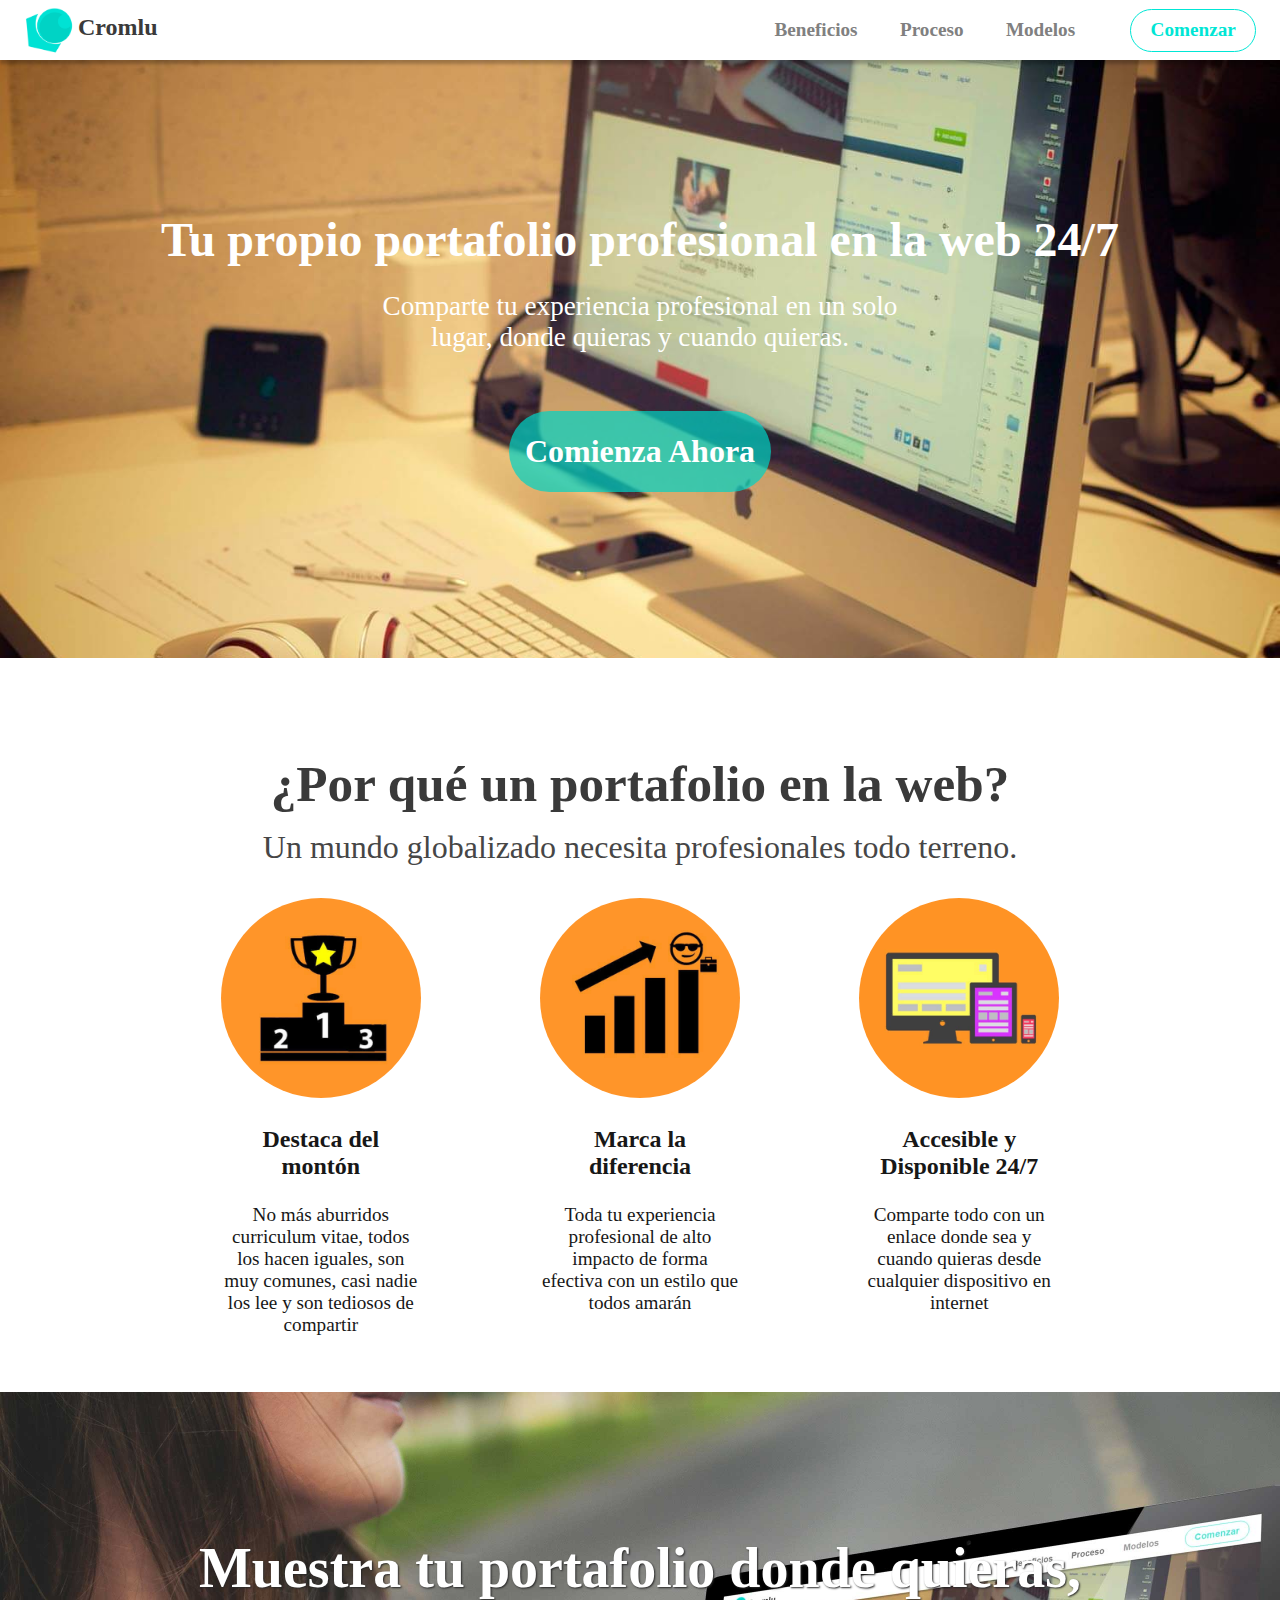
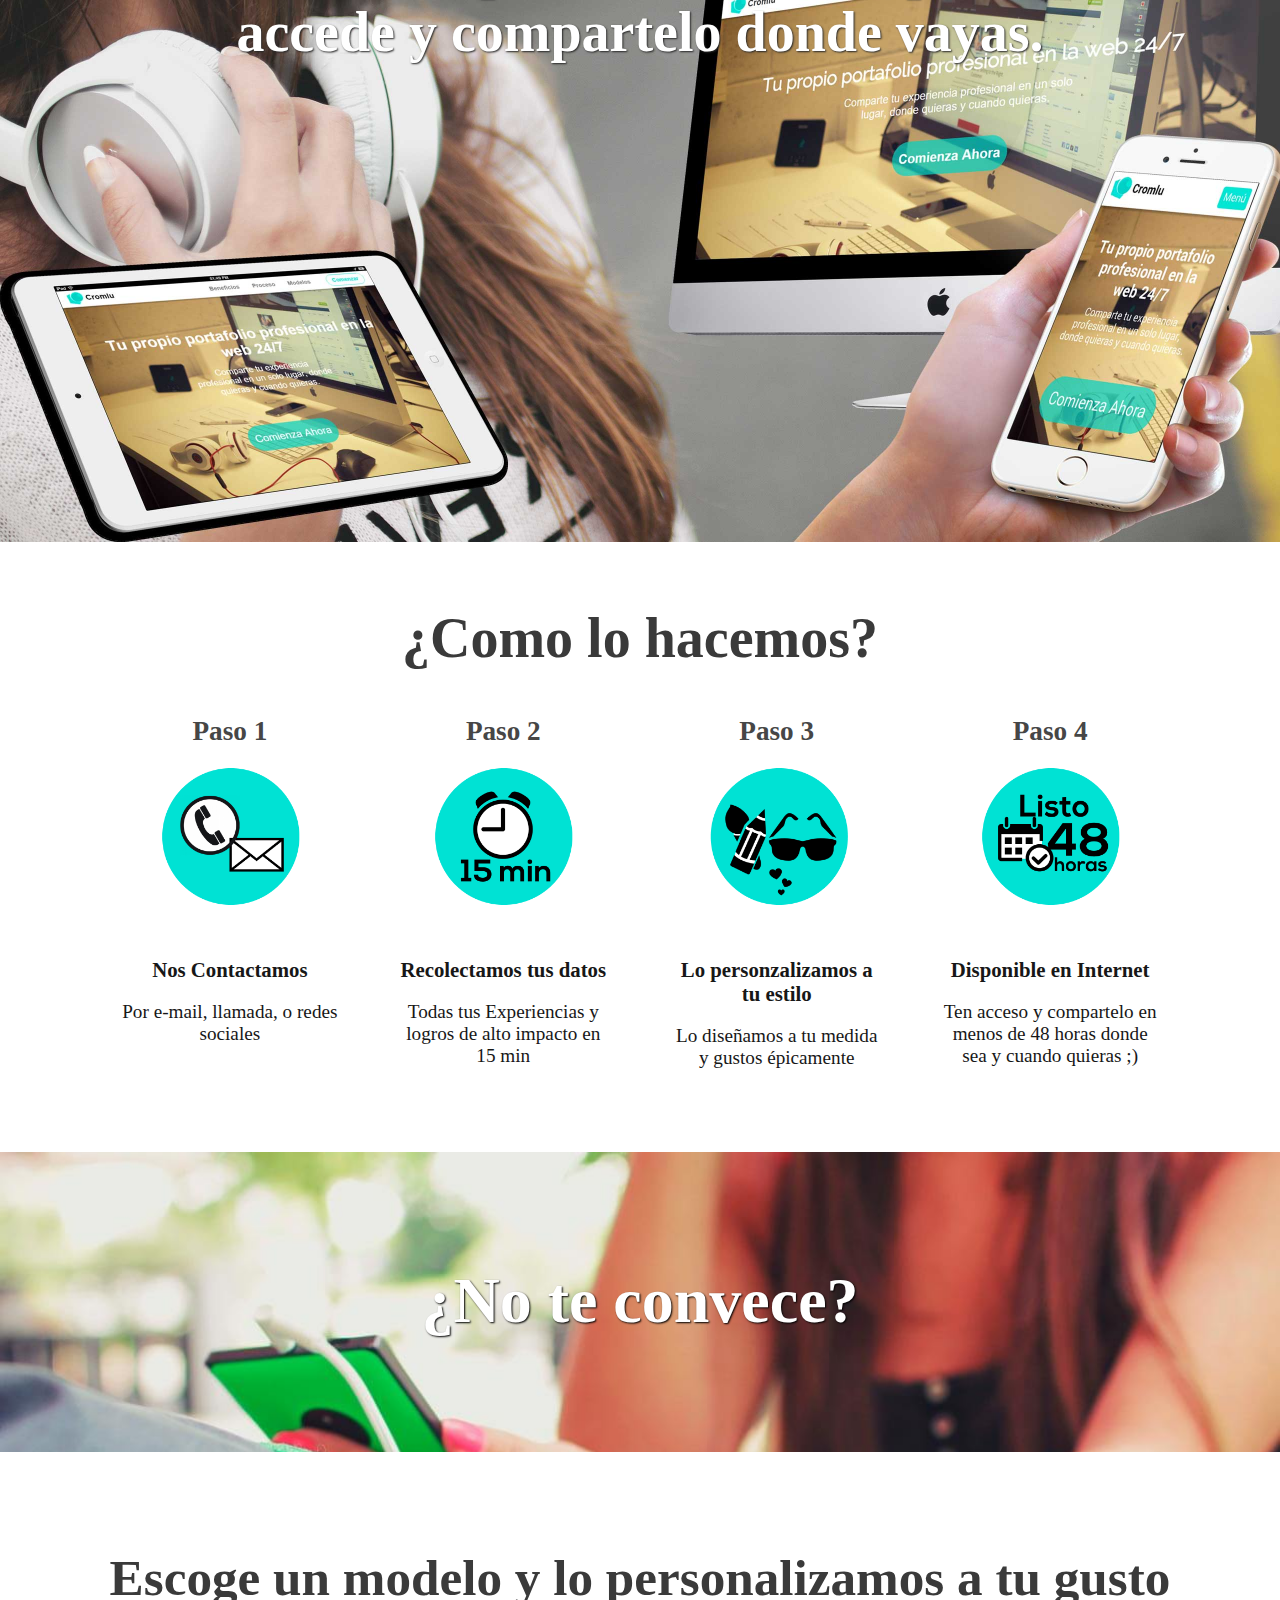
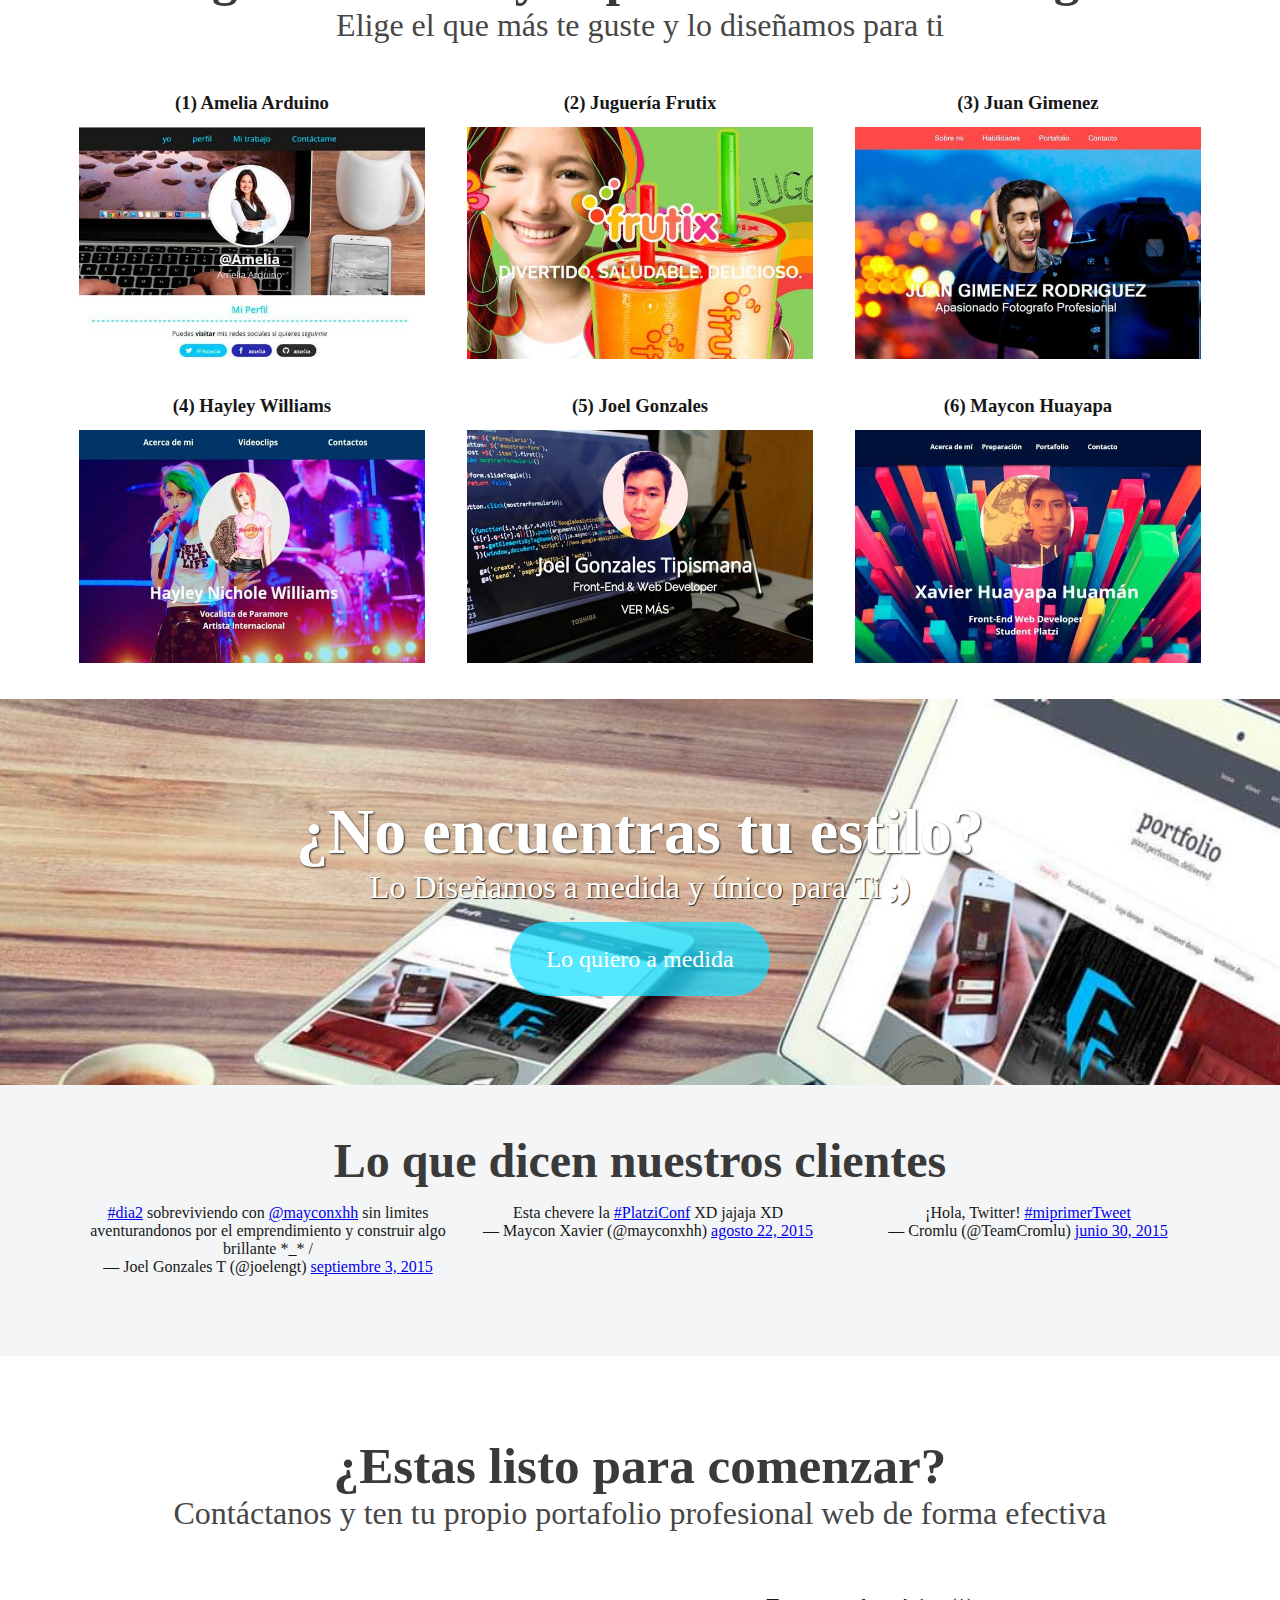
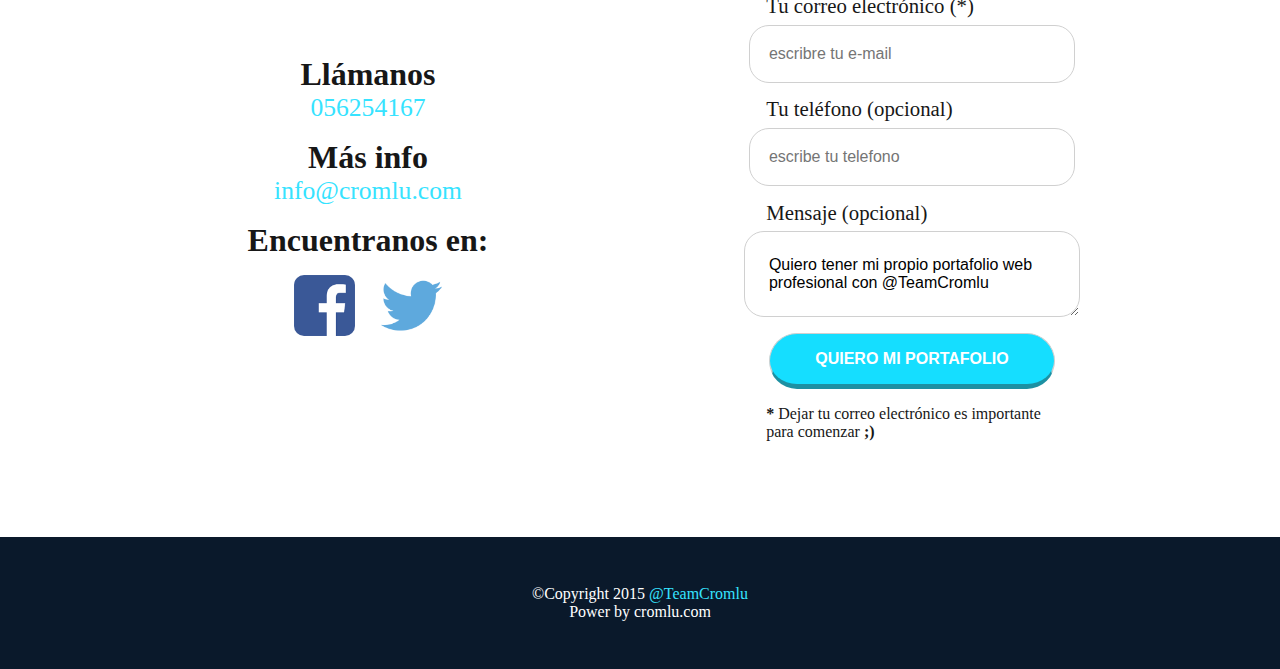
==== index.html @ 40f8ae7c "primer commit" ====
<!DOCTYPE html> <html lang="es"> <head> <meta charset="UTF-8"/> <title>Cromlu: Tu propio portafolio profesional en la web 24/7 @TeamCromlu</title> <meta name="viewport" content="width=device-width, minimum-scale=1, maximum-scale=1"/> <!-- fuentes --> <link href="https://fonts.googleapis.com/css?family=Open+Sans|Raleway" rel="stylesheet" type="text/css"> <meta name="description" content="Diseñamos tu propio portafolio profesional en la web 24/7 de forma efectiva, Comparte tu experiencia profesional en un solo lugar, donde quieras y cuando quieras @TeamCromlu"> <!--Favicom--> <link rel="icon" type="image/png" href="image/cromlu.ico" /> <!-- link de estilos --> <link rel="stylesheet" href="css/estilos.css"> <!--Vista para facebook--> <meta property="og:title" content="Cromlu: Tu propio portafolio profesional en la web 24/7"/> <meta property="og:description" content="Comparte tu experiencia profesional en un solo lugar, donde quieras y cuando quieras @TeamCromlu"/> <meta property="og:image" content="http://cromlu.com/parafacebook.png"/> <meta property="og:url" content="http://cromlu.com"/> </head> <body> <header class="Header"> <div class="Header__box"> <div class="Header__mobile"> <div class="Header__logo"> <a class="Header__home" href="#"> <img src="image/cromlu.png" alt="cromlu"> <h1> Cromlu </h1> </a> </div> <div class="Header__icon-menu"> <a>Menú</a> </div> </div> <div class="Header__desktop"> <div class="Header__logo2"> <a class="Header__home" href="#"> <img src="image/cromlu.png" alt="cromlu"> <h1> Cromlu </h1> </a> </div> <nav class="Header__nav"> <ul class="Header__list"> <li class="Header__botones"><a href="#beneficios">Beneficios</a></li> <li class="Header__botones"><a href="#proceso">Proceso</a></li> <li class="Header__botones"><a href="#modelo">Modelos</a></li> <li class="Header__botones"><a href="#comenzar">Comenzar</a></li> </ul> </nav> </div> </div> </header> <section class="Front"> <div class="Front__box"> <div class="Front__text"> <h2>Tu propio portafolio profesional en la web 24/7</h2> <p> Comparte tu experiencia profesional en un solo lugar, donde quieras y cuando quieras. </p> </div> <div class="Front__botoncito"> <a href="#comenzar">Comienza Ahora</a> </div> </div> </section> <a name="beneficios"></a> <section class="Benefit"> <div class="Benefit__box"> <div class="Benefit__text"> <h2> ¿Por qué un portafolio en la web? </h2> <p> Un mundo globalizado necesita profesionales todo terreno. </p> </div> <div class="Benefit__art"> <article class="Benefit__cajas"> <figure> <img src="image/beneficios/2.jpg"> </figure> <div class="text"> <h3> Destaca del montón </h3> <p> No más aburridos curriculum vitae, todos los hacen iguales, son muy comunes, casi nadie los lee y son tediosos de compartir </p> </div> </article> <article class="Benefit__cajas"> <figure> <img src="image/beneficios/1.jpg"> </figure> <div class="text"> <h3> Marca la diferencia </h3> <p> Toda tu experiencia profesional de alto impacto de forma efectiva con un estilo que todos amarán </p> </div> </article> <article class="Benefit__cajas"> <figure> <img src="image/beneficios/3.jpg"> </figure> <div class="text"> <h3> Accesible y Disponible 24/7 </h3> <p> Comparte todo con un enlace donde sea y cuando quieras desde cualquier dispositivo en internet </p> </div> </article> </div> </div> </section> <section class="Conviction"> <article class="Conviction__box"> <h2> Muestra tu portafolio donde quieras, accede y compartelo donde vayas. </h2> </article> </section> <a name="proceso"></a> <section class="Process"> <div class="Process__box"> <div class="Process__text"> <h2> ¿Como lo hacemos? </h2> </div> <div class="Process__arts"> <article class="Process__cajas"> <h3> Paso 1 </h3> <img src="image/proceso/p1.png" alt=""> <h4> Nos Contactamos </h4> <p> Por e-mail, llamada, o redes sociales </p> </article> <article class="Process__cajas"> <h3> Paso 2 </h3> <img src="image/proceso/p2.png" alt=""> <h4> Recolectamos tus datos </h4> <p> Todas tus Experiencias y logros de alto impacto en 15 min </p> </article> <article class="Process__cajas"> <h3> Paso 3 </h3> <img src="image/proceso/p3.png" alt=""> <h4> Lo personzalizamos a tu estilo </h4> <p> Lo diseñamos a tu medida y gustos épicamente </p> </article> <article class="Process__cajas"> <h3> Paso 4 </h3> <img src="image/proceso/p4.png" alt=""> <h4> Disponible en Internet </h4> <p> Ten acceso y compartelo en menos de 48 horas donde sea y cuando quieras ;) </p> </article> </div> </section> <section class="Convince"> <div class="Convince__box"> <h2> ¿No te convece? </h2> </div> </section> <a name="modelo"></a> <section class="escoge"> <div class="escoge__box"> <div class="escoge__title"> <h2> Escoge un modelo y lo personalizamos a tu gusto </h2> <p> Elige el que más te guste y lo diseñamos para ti </p> </div> <div class="escoge__modelos"> <article class="modelos--item"> <h3> (1) Amelia Arduino </h3> <figure> <a href="amelia" target="_blank"> <img src="image/modelos/1.jpg" alt=""> </a> </figure> </article> <article class="modelos--item"> <h3> (2) Juguería Frutix </h3> <figure> <a href="#" target="_blank"> <img src="image/modelos/2.jpg" alt=""> </a> </figure> </article> <article class="modelos--item"> <h3> (3) Juan Gimenez </h3> <figure> <a href="juan" target="_blank"> <img src="image/modelos/3.jpg" alt=""> </a> </figure> </article> <article class="modelos--item"> <h3> (4) Hayley Williams </h3> <figure> <a href="hayley" target="_blank"> <img src="image/modelos/4.jpg" alt=""> </a> </figure> </article> <article class="modelos--item"> <h3> (5) Joel Gonzales </h3> <figure> <a href="joel" target="_blank"> <img src="image/modelos/5.jpg" alt=""> </a> </figure> </article> <article class="modelos--item"> <h3> (6) Maycon Huayapa </h3> <figure> <a href="maycon" target="_blank"> <img src="image/modelos/6.jpg" alt=""> </a> </figure> </article> </div> </div> </section> <section class="personalizado"> <div class="personalizado__box"> <div class="personalizado__title"> <h2> ¿No encuentras tu estilo? </h2> <p> Lo Diseñamos a medida y único para Ti <strong>;)</strong> </p> </div> <div class="personalizado__actions"> <a href="#comenzar"> Lo quiero a medida </a> </div> </div> </section> <section class="confianza"> <div class="confianza__box"> <div class="confianza__title"> <h2> Lo que dicen nuestros clientes </h2> </div> <div class="confianza__comentarios"> <article class="comentarios__twitter"> <blockquote class="twitter-tweet" lang="es"><p lang="es" dir="ltr"><a href="https://twitter.com/hashtag/dia2?src=hash">#dia2</a> sobreviviendo con <a href="https://twitter.com/mayconxhh">@mayconxhh</a> sin limites aventurandonos por el emprendimiento y construir algo brillante *_* /</p>&mdash; Joel Gonzales T (@joelengt) <a href="https://twitter.com/joelengt/status/639289106032406528">septiembre 3, 2015</a></blockquote> <script async src="//platform.twitter.com/widgets.js" charset="utf-8"></script> </article> <article class="comentarios__twitter"> <blockquote class="twitter-tweet" lang="es"><p lang="es" dir="ltr">Esta chevere la <a href="https://twitter.com/hashtag/PlatziConf?src=hash">#PlatziConf</a> XD jajaja XD</p>&mdash; Maycon Xavier (@mayconxhh) <a href="https://twitter.com/mayconxhh/status/635202195013652480">agosto 22, 2015</a></blockquote> <script async src="//platform.twitter.com/widgets.js" charset="utf-8"> </script> </article> <article class="comentarios__twitter"> <blockquote class="twitter-tweet" lang="es"><p lang="es" dir="ltr">¡Hola, Twitter! <a href="https://twitter.com/hashtag/miprimerTweet?src=hash">#miprimerTweet</a></p>&mdash; Cromlu (@TeamCromlu) <a href="https://twitter.com/TeamCromlu/status/615930257208659968">junio 30, 2015</a></blockquote> <script async src="//platform.twitter.com/widgets.js" charset="utf-8"></script> </article> </div> </div> </section> <a name="comenzar"></a> <section class="contacto"> <div class="contacto__box"> <div class="contacto__title"> <h2> ¿Estas listo para comenzar? </h2> <p> Contáctanos y ten tu propio portafolio profesional web de forma efectiva </p> </div> <div class="contacto__contenido"> <article class="contenido__contacto"> <div class="contacto__llamada"> <h3> Llámanos </h3> <a href="#"> 056254167 </a> </div> <div class="contacto__mail"> <h3> Más info </h3> <a href="#"> info@cromlu.com </a> </div> <div class="contacto__redes"> <h3> Encuentranos en: </h3> <div class="contacto__networking"> <a href="https://www.facebook.com/teamcromlu" target="_blank"><img src="image/redes/1.png" alt=""></a> <a href="https://twitter.com/TeamCromlu" target="_blank"><img src="image/redes/4.png" alt=""></a> </div> </div> </article> <article class="contenido__mail"> <form id="form1" name="form1" method="post" action="app/enviar.php"> <label for="mail"> Tu correo electrónico (*) </label> <input name="mail" type="email" id="mail" placeholder="escribre tu e-mail" required/> <label for="telefono"> Tu teléfono (opcional) </label> <input name="telefono" type="text" id="telefono" placeholder="escribe tu telefono"/> <label for="mensaje"> Mensaje (opcional) </label> <textarea name="mensaje" id="mensaje" placeholder="escribe tu mensaje">Quiero tener mi propio portafolio web profesional con @TeamCromlu</textarea> <input class="btn_enviar" name="Submit" type="submit" id="send" value="Quiero mi portafolio"/> </form> <p><strong>*</strong> Dejar tu correo electrónico es importante para comenzar <strong>;)</strong></p> </article> </div> </div> </section> <footer class="Footer-Main"> <div class="Footer-Main__box"> <p> ©Copyright 2015 <a href="https://twitter.com/TeamCromlu" target="_blank">@TeamCromlu</a> </p> <p> Power by cromlu.com </p> </div> </footer> <script src="http://code.jquery.com/jquery-1.11.2.min.js"> </script> <script type="text/javascript" src="js/code.js"> </script> </body> </html>
---- css/estilos.css ----
*{margin:0;padding:0}html{font-family:'Questrial' sans-serif;color:#171717}body{background:#d3d3d3}.Header{box-shadow:0 4px 3px rgba(0,0,0,0.24);position:fixed;width:100%;}.Header__mobile{white:100%;display:block;background:#fff}.Header__logo{display:inline-block;padding:.5em;}.Header__logo a{color:#3a3a3a;text-decoration:none}.Header__logo img{display:inline-block;width:50px}.Header__logo h1{padding:.4em 0;vertical-align:top;display:inline-block;font-size:1.5em}.Header__icon-menu{cursor:pointer;padding:1.4em .5em;float:right;display:inline-block;}.Header__icon-menu a{font-size:1.3em;text-decoration:none;color:#fff;padding:.4em;border-radius:5px;background-color:#01e6d5}.Header__desktop{background:#fff}.Header__logo2{padding-top:.3em;padding-left:.5em;display:none;}.Header__logo2 a{color:#3a3a3a;text-decoration:none}.Header__logo2 img{display:inline-block;width:50px}.Header__logo2 h1{padding:.4em 0;vertical-align:top;display:inline-block;font-size:1.5em}.Header__nav{position:fixed;left:-100%;height:auto;width:100%;background-color:#fff;text-align:center}.Header__list:first-child{border-top:1px solid #01e6d5}.Header__botones{display:block;border-bottom:1px solid #01e6d5;}.Header__botones a{font-size:1.2em;padding:1em 1em;display:block;font-weight:bold;text-decoration:none;color:#808080;transition:.2s}.Header__botones :hover{color:#fff;background-color:#01e6d5}@media screen and (min-width:764px){.Header__mobile{display:none}.Header__logo2{margin-left:1em;float:left;display:inline-block}.Header__nav{height:auto;position:initial}.Header__list{padding-right:1.5em;text-align:right;}.Header__list:first-child{border-top:none}.Header__botones{text-align:center;display:inline-block;border-bottom:none;}.Header__botones:last-child{margin-left:2em;}.Header__botones:last-child a{max-width:163px;margin:auto;color:#00e6d5;padding:.5em 1em;border-radius:50px;border:1px solid #00e6d5;}.Header__botones:last-child a:hover{background-color:#01e6d5;color:#fff;border:1px solid #01e6d5}}.Front{background-color:#e0ac65;padding:7em 0;background:url("../image/portada.jpg");background-size:cover;background-repeat:no-repeat;}.Front__box{text-align:center}.Front__text h2{font-family:'Raleway' sans-serif;padding:.5em 0;font-size:2em;color:#fff}.Front__text p{font-size:1.3em;color:#fff}.Front__botoncito{padding-top:5em;}.Front__botoncito a{font-weight:bold;padding:.7em .5em;font-size:2em;text-decoration:none;color:#fff;border-radius:50px;background-color:rgba(0,210,196,0.71);}.Front__botoncito a:hover{color:#fff;border:2px solid #fff;background-color:rgba(0,230,213,0.87)}@media screen and (min-width:321px){.Front__box{margin:auto;width:85%}}@media screen and (min-width:764px){.Front{padding:14.7% 0;}.Front__text h2{font-size:3em}.Front__text p{margin:auto;width:50%;font-size:1.7em}}.Benefit{background:#fff;padding-top:6em;}.Benefit__text{text-align:center;margin:auto;width:90%;}.Benefit__text h2{color:#3a3a3a;font-size:2em}.Benefit__text p{color:#464646;font-size:1.4em;padding-top:.5em}.Benefit__art{padding:2em 0}.Benefit__cajas{border-radius:25px;text-align:center;vertical-align:top;}.Benefit__cajas figure img{width:200px;border-radius:50%}.Benefit__cajas .text{margin:1.5em 0;}.Benefit__cajas .text h3{margin:1em 0;font-size:1.5em}@media screen and (min-width:321px){.Benefit__art{text-align:center;margin:auto;width:90%}.Benefit__cajas{margin:.5em 2em .5em 2em;display:inline-block;max-width:350px}}@media screen and (min-width:768px){.Benefit__cajas{margin:0 5%;width:200px;}.Benefit__cajas .text p{font-size:1.2em}.Benefit__text h2{font-size:3.2em}.Benefit__text p{font-size:2em}}.Convince{height:300px;background:url("../image/pexel.jpg");background-size:cover;background-repeat:no-repeat;}.Convince__box{padding:5em 0;margin:auto;text-align:center;width:90%;}.Convince__box h2{text-shadow:1px 1px 2px #000;color:#fff;font-size:3em}@media screen and (min-width:764px){.Convince{height:300px;}.Convince__box{padding:7em 0;}.Convince__box h2{font-size:4em}}.Conviction{height:750px;whith:100%;background:url("../image/convence.jpg");background-size:cover;background-repeat:no-repeat;}.Conviction__box{margin:auto;width:80%;text-align:center;padding:9em 0;}.Conviction__box h2{text-shadow:1px 1px 2px #282828;font-size:2.5em;color:#fff}@media screen and (min-width:764px){.Conviction__box{width:70%;}.Conviction__box h2{font-size:3.5em}}.Process{padding-bottom:3em;padding-top:4em;background-color:#fff;}.Process__box{margin:auto;text-align:center;width:90%}.Process__text{padding:1em 0;}.Process__text h2{color:#3a3a3a;font-size:2.5em}.Process__arts{width:100%;margin:auto;padding:1em 0}.Process__cajas{margin:1em .5em;max-width:300px;border-radius:15px;text-align:center;display:inline-block;vertical-align:top;}.Process__cajas h3{color:#464646;padding:.5em;font-size:1.7em}.Process__cajas img{width:230px;border-radius:50%}.Process__cajas h4{margin:auto;width:85%;padding-top:2em;font-size:1.2em}.Process__cajas p{margin:auto;width:85%;padding:1em .5em}@media screen and (min-width:764px){.Process{padding:3em 0;}.Process__text h2{font-size:3.5em}.Process__cajas h4{font-size:1.3em}.Process__cajas p{font-size:1.2em}}@media screen and (min-width:1000px){.Process__cajas{margin:0 .5em;width:22%;}.Process__cajas img{width:60%}}.escoge{background:#fff;}.escoge__box{width:100%;margin:0 auto;text-align:center;padding-top:6em;padding-bottom:2em}.escoge__title{display:block;width:100%;text-align:center;margin:0 auto;}.escoge__title h2{font-size:2.5em;color:#3a3a3a}.escoge__title p{font-size:1.7em;color:#464646}.escoge__modelos{display:block;width:100%;padding-top:1em;}.escoge__modelos .modelos--item{margin-top:2em;display:block;width:100%;}.escoge__modelos .modelos--item h3{color:#171717}.escoge__modelos .modelos--item figure{width:100%;padding-top:.8em;}.escoge__modelos .modelos--item figure img{max-width:90%;}.escoge__modelos .modelos--item figure img:hover{background:#61402c;box-shadow:rgba(89,255,233,0.68) 0 0 28px}@media (min-width:768px){.escoge{padding:0;}.escoge__box{width:100%;text-align:center;magin:0 auto}.escoge__title{display:block;width:100%;}.escoge__title h2{font-size:3.2em}.escoge__title p{font-size:2em}.escoge__modelos{display:block;width:100%;}.escoge__modelos .modelos--item{margin-top:2em;display:inline-block;width:45%}}@media (min-width:1000px){.escoge__box{width:100%;text-align:center;margin:0 auto}.escoge__title{display:block;width:100%}.escoge__modelos{width:100%;display:block;}.escoge__modelos .modelos--item{display:inline-block;width:30%}}.personalizado{background:#f4f5f6;background-image:url("../image/estilo2.jpg");background-size:cover;background-repeat:no-repeat;padding-top:4em;padding-bottom:4em;}.personalizado__box{width:100%;text-align:center;maring:0 auto;padding-top:2em;padding-bottom:2em}.personalizado__title{width:100%;text-align:center;display:block;maring:0 auto;}.personalizado__title h2{font-size:3em;color:#fff;font-weight:600;text-shadow:1px 1px 2px #282828}.personalizado__title p{font-size:1.7em;color:#fff;text-shadow:1px 1px 1px #282828}.personalizado__actions{width:100%;text-align:center;display:block;maring:0 auto;padding-top:2.5em;}.personalizado__actions a{background:rgba(24,222,255,0.74);padding:1em;font-size:1.3em;color:#fff;text-decoration:none;border-radius:50px;}.personalizado__actions a:hover{background:#36e3ff}@media (min-width:768px){.personalizado__box{width:100%;text-align:center;maring:0 auto;padding-top:2em;padding-bottom:3em}.personalizado__title h2{font-size:4em;text-shadow:1px 1px 2px #282828;color:#fff}.personalizado__title p{font-size:2em}.personalizado__actions a{padding:1em 1.5em;font-size:1.5em}}.confianza{background:#f4f5f6;}.confianza__box{width:100%;margin:0 auto;padding-top:3em;padding-bottom:3em}.confianza__title{width:100%;display:block;text-align:center;margin:0 auto;}.confianza__title h2{font-size:2.5em;color:#3a3a3a}.confianza__comentarios{width:100%;margin:0 auto;display:block;padding-top:1em;padding-bottom:1em;text-align:center;}.confianza__comentarios .comentarios__twitter{margin-top:.3em;margin-bottom:.3em;width:80%;height:auto;text-align:center;margin:0 auto;display:block}@media (min-width:700px){.confianza__box{width:100%;margin:0 auto}.confianza__title h2{font-size:3em}.confianza__comentarios{width:100%;}.confianza__comentarios .comentarios__twitter{width:60%;display:block}}@media (min-width:768px){.confianza__box{max-width:100%;margin:0 auto}.confianza__title h2{font-size:3.2em}.confianza__comentarios{width:100%;height:auto;text-align:center;margin:0 auto;}.confianza__comentarios .comentarios__twitter{width:43%;display:inline-block;vertical-align:top;margin-left:1em;margin-bottom:1em}}@media (min-width:1000px){.confianza__box{max-width:1200px;margin:0 auto}.confianza__title h2{font-size:3em}.confianza__comentarios{width:100%;height:auto;text-align:center;margin:0 auto;}.confianza__comentarios .comentarios__twitter{display:inline-block;vertical-align:top;margin-left:1em;width:30%;margin}}.contacto{padding-top:2em;background:#fff;}.contacto__box{width:100%;text-align:center;margin:0 auto;padding-top:3em;padding-bottom:3em}.contacto__title{width:100%;}.contacto__title h2{font-size:2.5em;color:#3a3a3a}.contacto__title p{font-size:1.7em;color:#464646}.contacto__contenido{width:100%;display:block;padding-top:1em;padding-bottom:1em}.contacto .contenido__contacto{padding-bottom:1.5em;}.contacto .contenido__contacto .contacto__llamada{padding-bottom:1em;}.contacto .contenido__contacto .contacto__llamada h3{font-size:1.5em;color:#171717}.contacto .contenido__contacto .contacto__llamada a{font-size:1.4em;text-decoration:none;color:#36e3ff;}.contacto .contenido__contacto .contacto__llamada a:hover{color:#87ceeb;text-decoration:underline}.contacto .contenido__contacto .contacto__mail{padding-bottom:1em;}.contacto .contenido__contacto .contacto__mail h3{font-size:1.5em;color:#171717}.contacto .contenido__contacto .contacto__mail a{font-size:1.4em;text-decoration:none;color:#36e3ff;}.contacto .contenido__contacto .contacto__mail a:hover{color:#87ceeb;text-decoration:underline}.contacto .contenido__contacto .contacto__redes h3{font-size:1.5em;color:#171717}.contacto .contenido__contacto .contacto__redes .contacto__networking{padding-top:1em;}.contacto .contenido__contacto .contacto__redes .contacto__networking a{margin:.7em}.contacto .contenido__contacto .contacto__redes .contacto__networking img{width:3em;border-radius:10px}.contacto .contenido__mail{width:100%;display:block;margin:0 auto;text-align:center;padding-top:2em;padding-bottom:2em;}.contacto .contenido__mail label{display:block;font-size:1.3em;width:80%;text-align:left;margin-left:10%;padding-bottom:.3em;padding-top:.7em;color:#171717}.contacto .contenido__mail input{display:block;padding:1.2em;border:1px solid #d0d0d0;border-radius:20px;margin:0 auto;width:80%;outline:0;font-size:1em}.contacto .contenido__mail textarea{padding:1.5em;display:block;border-radius:20px;border:1px solid #d0d0d0;outline:0;font-size:1em;font-family:'Arial',sans-serif;width:80%;max-width:80%;margin:0 auto}.contacto .contenido__mail p{color:#171717;text-align:left;margin-left:10%}.contacto .contenido__mail .btn_enviar{display:block;background:#15deff;color:#fff;border-radius:30px;padding:1em;font-size:1em;margin:1.5em auto;border-bottom:5px solid #1d90a2;cursor:pointer;text-transform:uppercase;font-weight:600;}.contacto .contenido__mail .btn_enviar:hover{background:#76e8fb;border-bottom:5px solid #21acc1}@media (min-width:768px){.contacto__box{max-width:1200px}.contacto__title{width:100%;}.contacto__title h2{font-size:3.2em}.contacto__title p{font-size:2em}.contacto__contenido{width:100%;display:block;}.contacto__contenido .contenido__contacto{display:inline-block;width:45%;vertical-align:middle;}.contacto__contenido .contenido__contacto .contacto__llamada h3{font-size:2em}.contacto__contenido .contenido__contacto .contacto__llamada a{font-size:1.6em}.contacto__contenido .contenido__contacto .contacto__mail h3{font-size:2em}.contacto__contenido .contenido__contacto .contacto__mail a{font-size:1.6em}.contacto__contenido .contenido__contacto .contacto__redes h3{font-size:2em}.contacto__contenido .contenido__contacto .contacto__redes .contacto__networking img{width:3.8em}.contacto__contenido .contenido__mail{display:inline-block;width:45%;vertical-align:middle;}.contacto__contenido .contenido__mail label{width:53%;margin-left:23%}.contacto__contenido .contenido__mail input{width:53%}.contacto__contenido .contenido__mail textarea{max-width:53%}.contacto__contenido .contenido__mail p{width:53%;margin-left:23%}.contacto__contenido .contenido__mail .btn_enviar{width:53%;margin:1em auto}}.Footer-Main{background:#0a192b;}.Footer-Main__box{width:100%;text-align:center;margin:0 auto;padding-top:3em;padding-bottom:3em}.Footer-Main p{color:#fff;font-size:1em}.Footer-Main a{text-decoration:none;color:#36e3ff;}.Footer-Main a:hover{text-decoration:underline;color:#87ceeb}
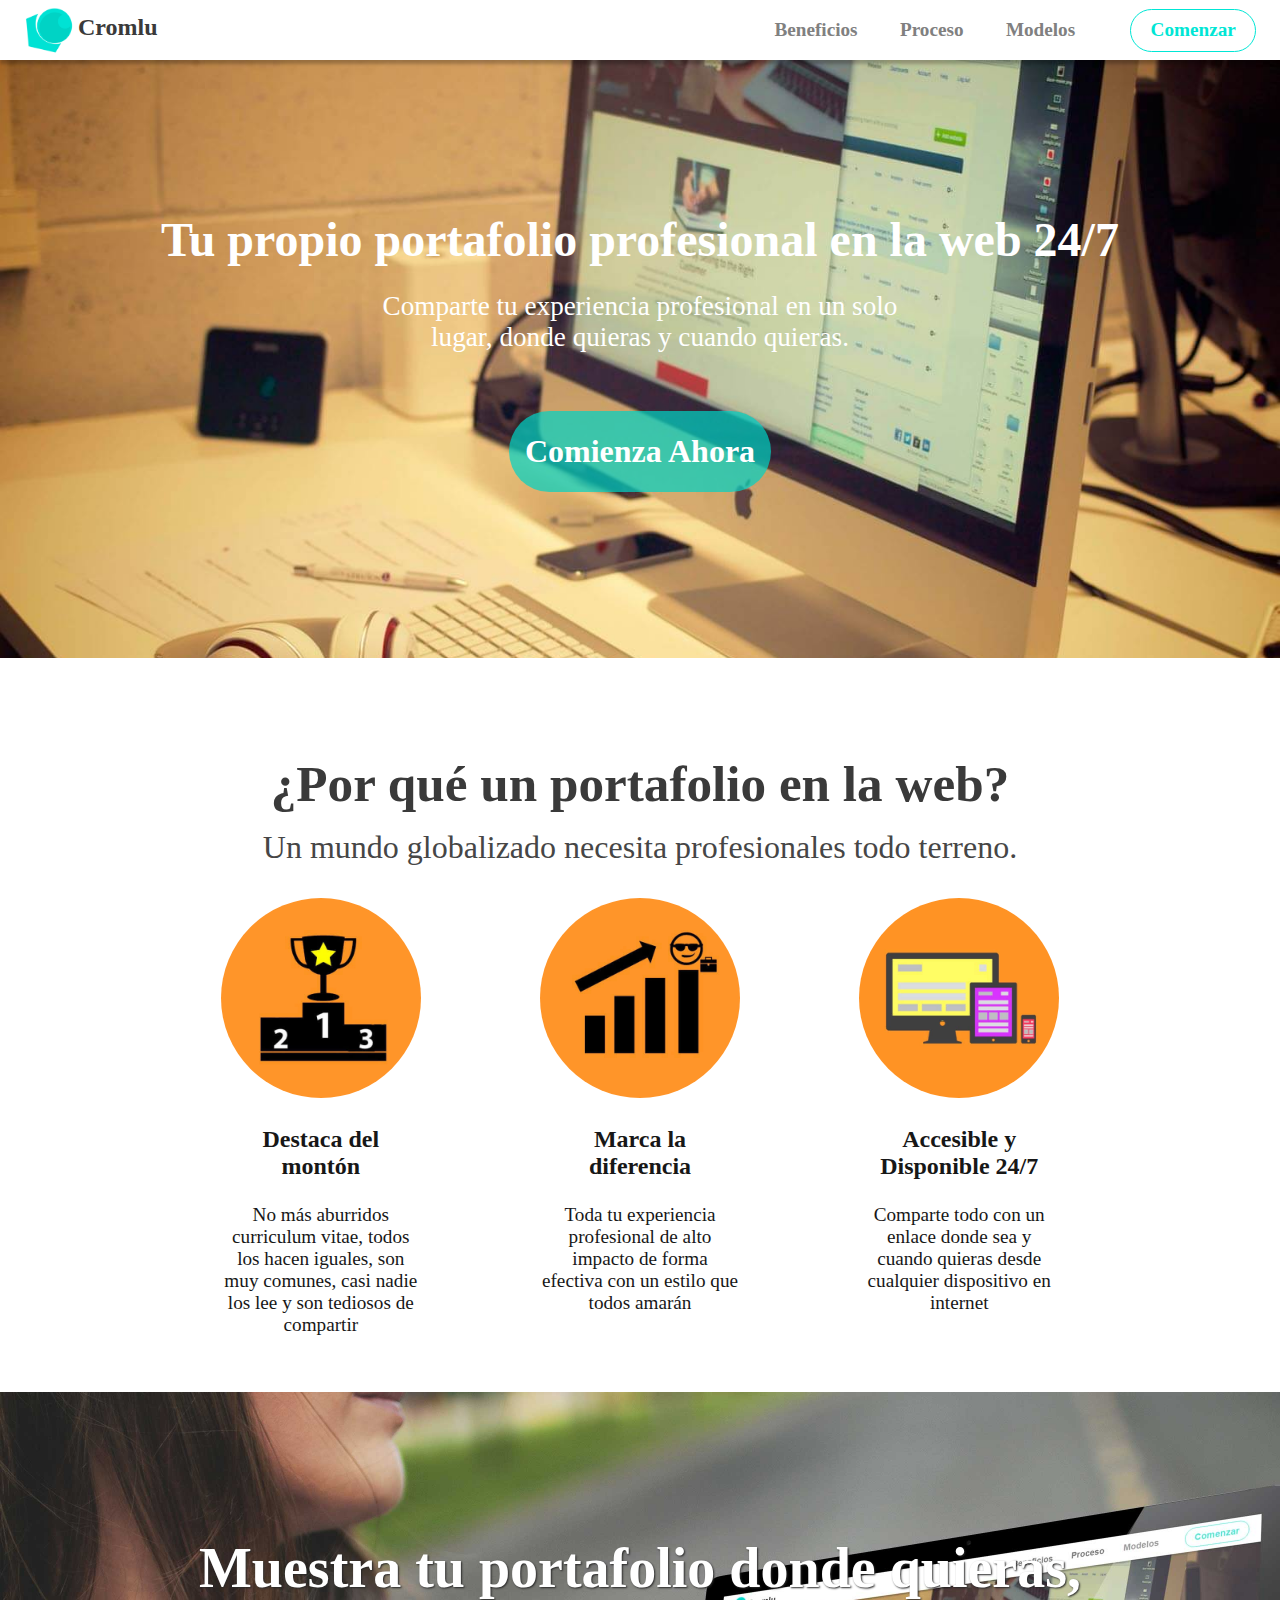
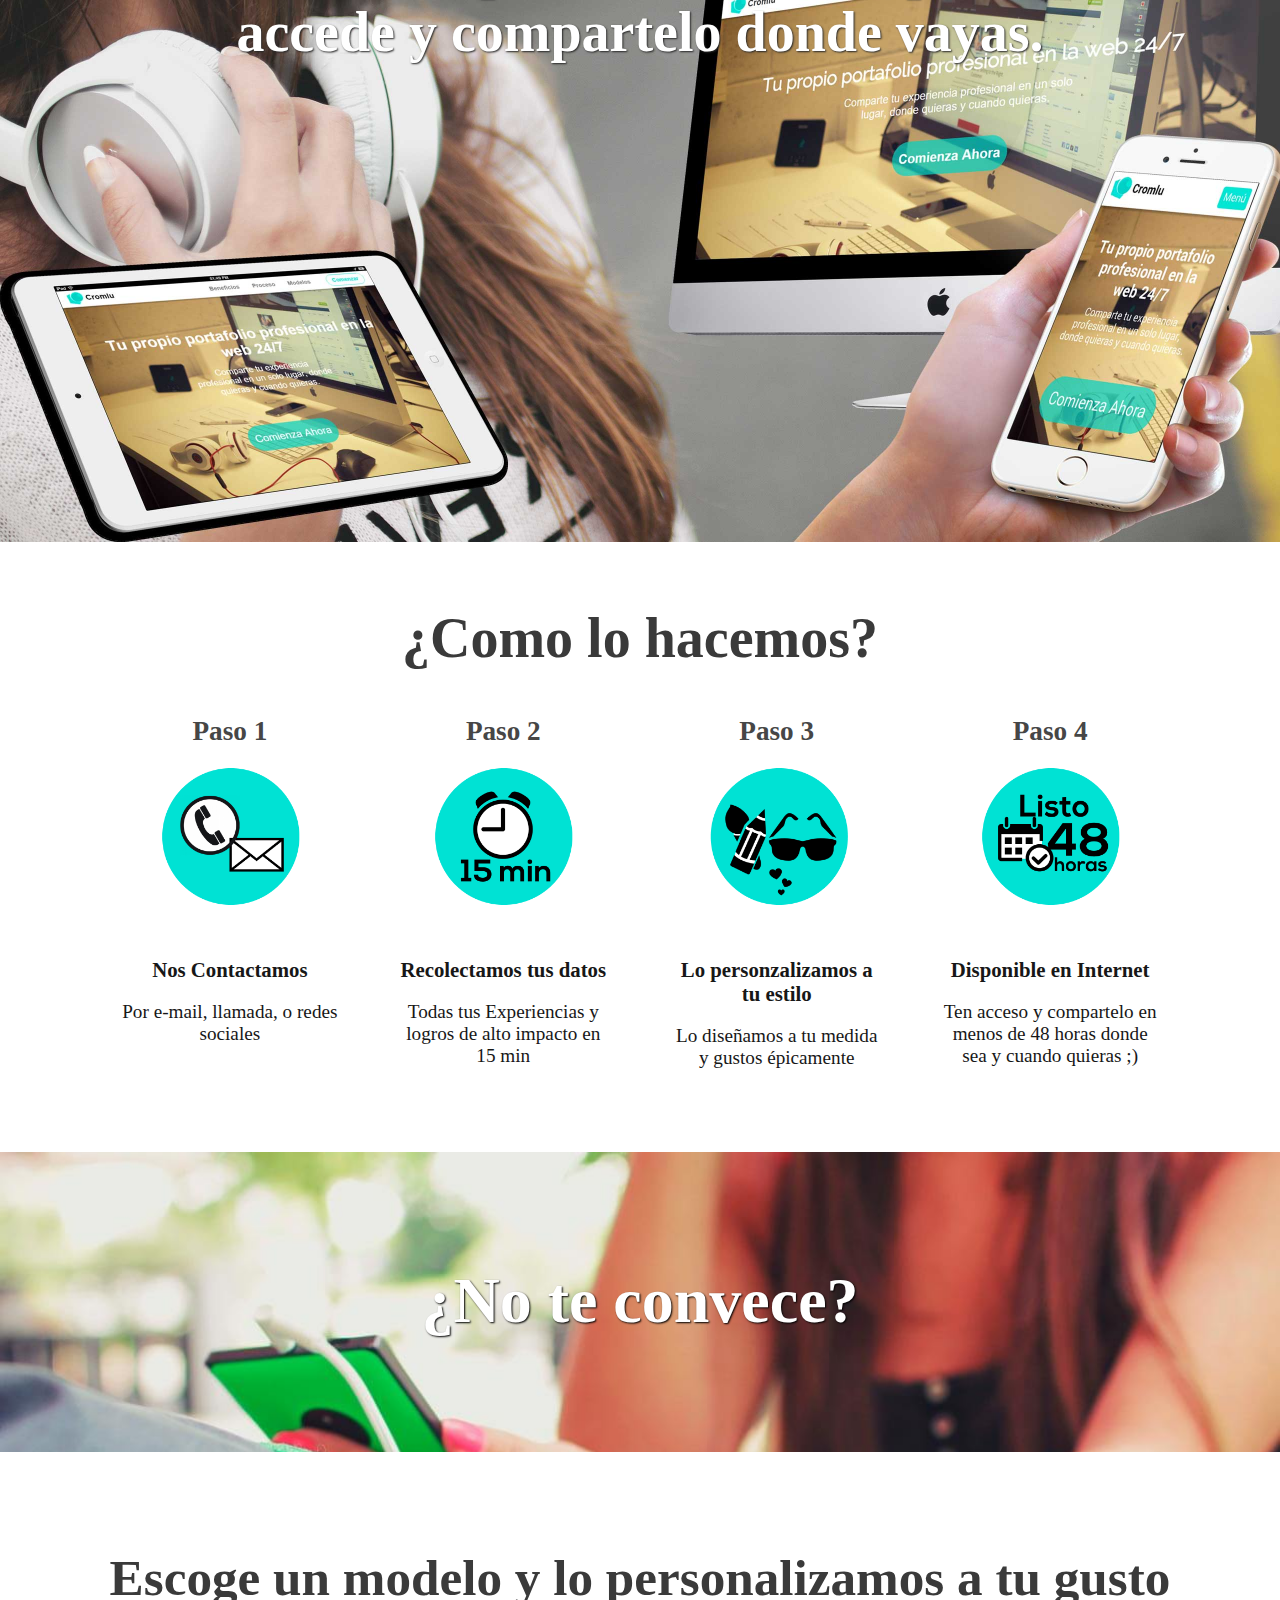
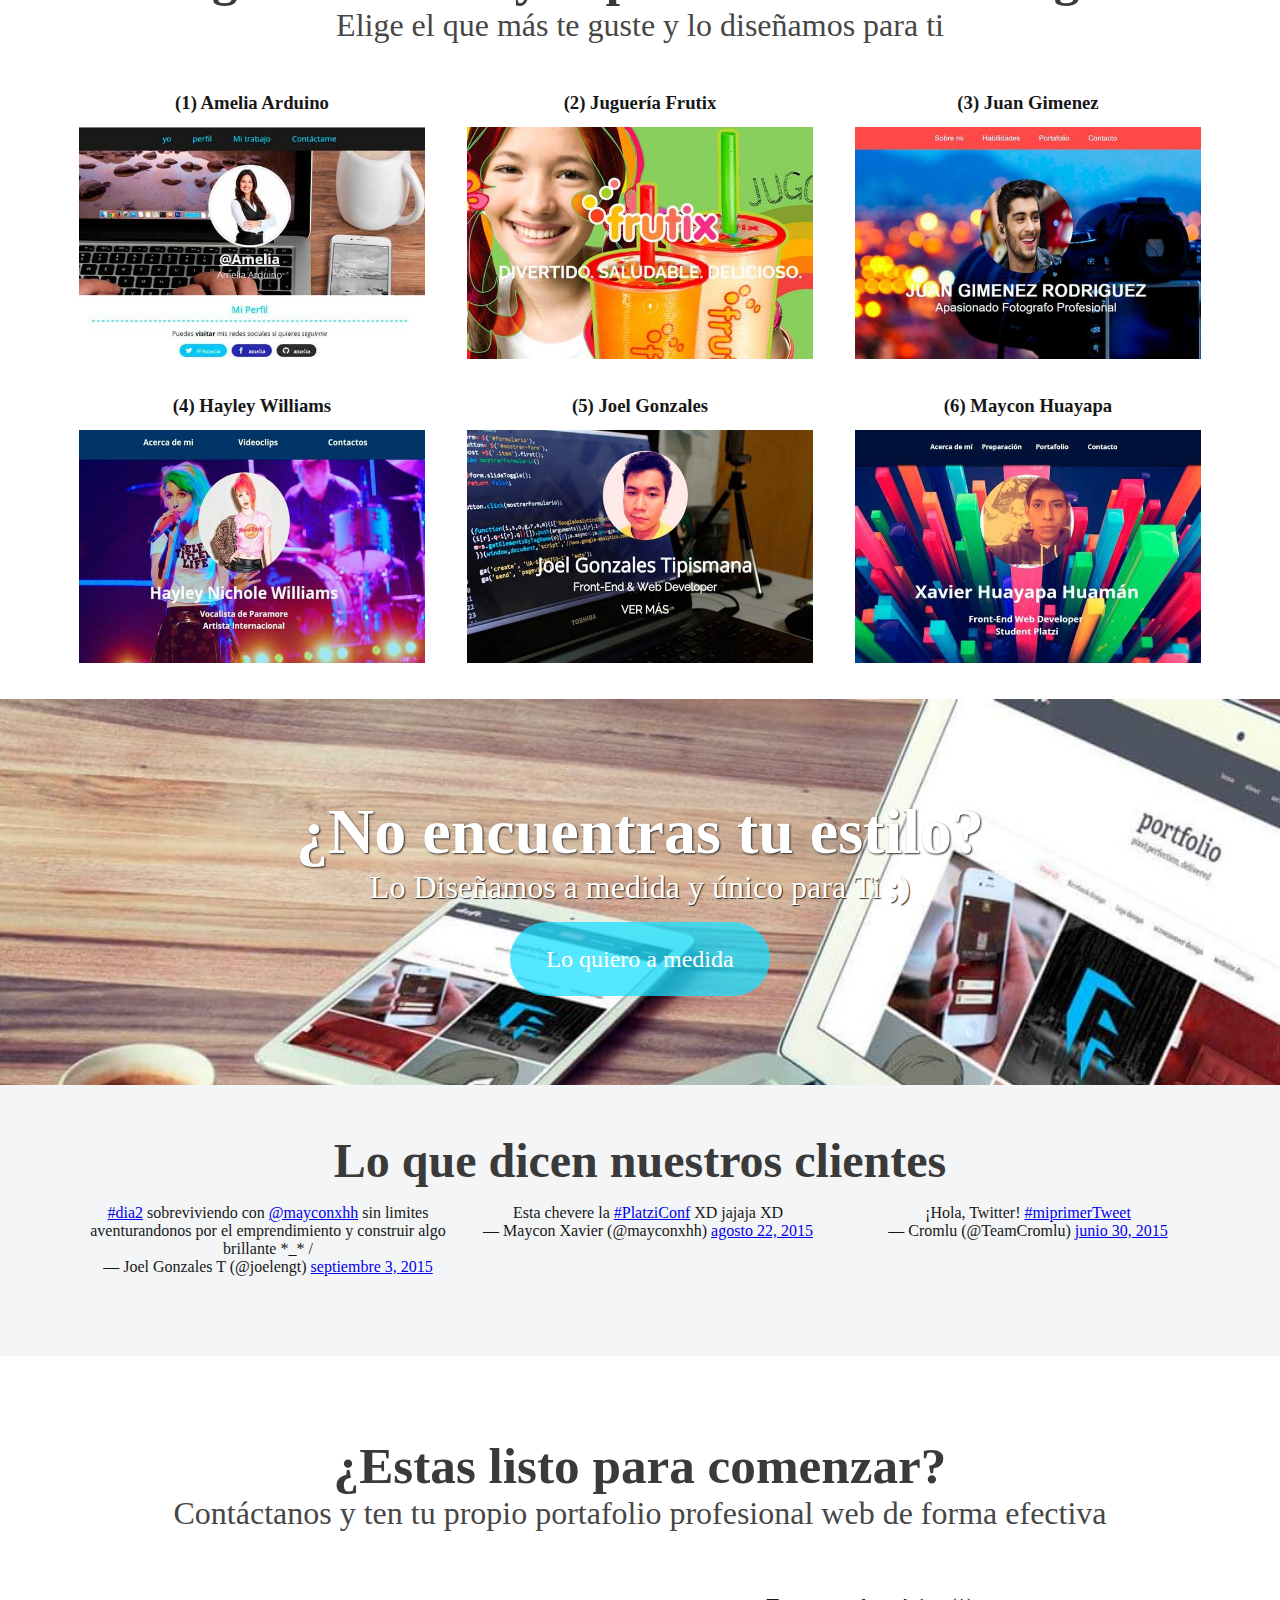
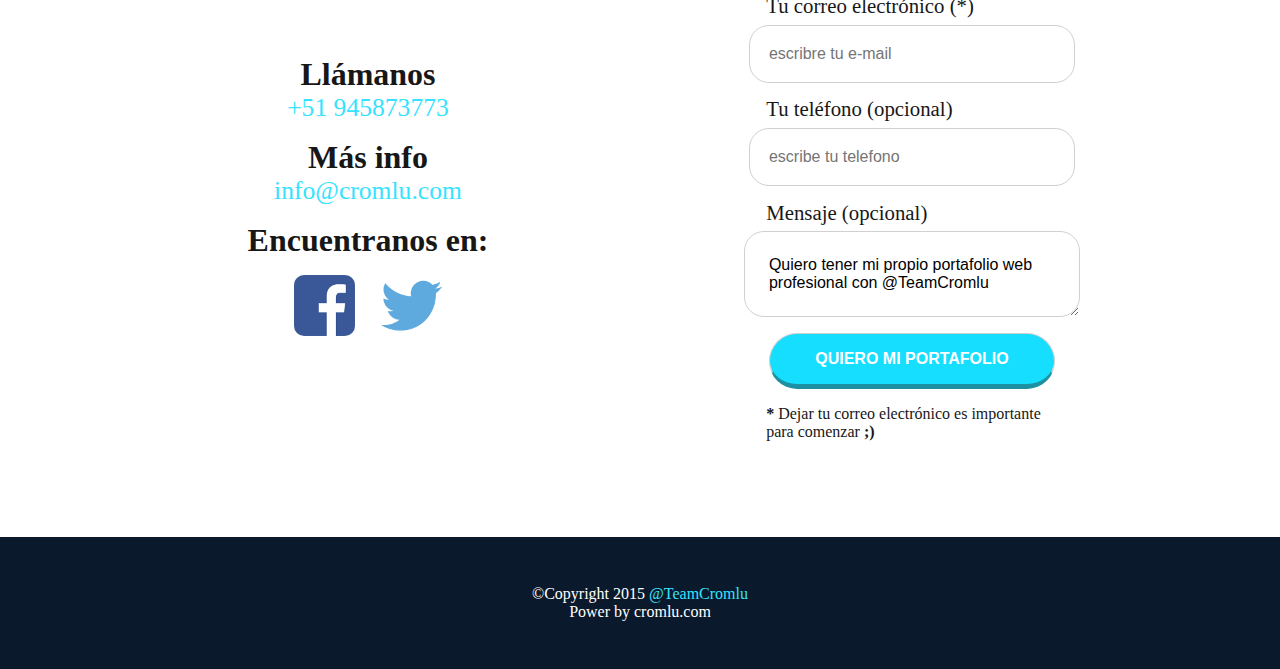
==== commit 577b3c31: "se arreglo el numero de ceular" ====
--- a/index.html
+++ b/index.html
@@ -1 +1 @@
-<!DOCTYPE html> <html lang="es"> <head> <meta charset="UTF-8"/> <title>Cromlu: Tu propio portafolio profesional en la web 24/7 @TeamCromlu</title> <meta name="viewport" content="width=device-width, minimum-scale=1, maximum-scale=1"/> <!-- fuentes --> <link href="https://fonts.googleapis.com/css?family=Open+Sans|Raleway" rel="stylesheet" type="text/css"> <meta name="description" content="Diseñamos tu propio portafolio profesional en la web 24/7 de forma efectiva, Comparte tu experiencia profesional en un solo lugar, donde quieras y cuando quieras @TeamCromlu"> <!--Favicom--> <link rel="icon" type="image/png" href="image/cromlu.ico" /> <!-- link de estilos --> <link rel="stylesheet" href="css/estilos.css"> <!--Vista para facebook--> <meta property="og:title" content="Cromlu: Tu propio portafolio profesional en la web 24/7"/> <meta property="og:description" content="Comparte tu experiencia profesional en un solo lugar, donde quieras y cuando quieras @TeamCromlu"/> <meta property="og:image" content="http://cromlu.com/parafacebook.png"/> <meta property="og:url" content="http://cromlu.com"/> </head> <body> <header class="Header"> <div class="Header__box"> <div class="Header__mobile"> <div class="Header__logo"> <a class="Header__home" href="#"> <img src="image/cromlu.png" alt="cromlu"> <h1> Cromlu </h1> </a> </div> <div class="Header__icon-menu"> <a>Menú</a> </div> </div> <div class="Header__desktop"> <div class="Header__logo2"> <a class="Header__home" href="#"> <img src="image/cromlu.png" alt="cromlu"> <h1> Cromlu </h1> </a> </div> <nav class="Header__nav"> <ul class="Header__list"> <li class="Header__botones"><a href="#beneficios">Beneficios</a></li> <li class="Header__botones"><a href="#proceso">Proceso</a></li> <li class="Header__botones"><a href="#modelo">Modelos</a></li> <li class="Header__botones"><a href="#comenzar">Comenzar</a></li> </ul> </nav> </div> </div> </header> <section class="Front"> <div class="Front__box"> <div class="Front__text"> <h2>Tu propio portafolio profesional en la web 24/7</h2> <p> Comparte tu experiencia profesional en un solo lugar, donde quieras y cuando quieras. </p> </div> <div class="Front__botoncito"> <a href="#comenzar">Comienza Ahora</a> </div> </div> </section> <a name="beneficios"></a> <section class="Benefit"> <div class="Benefit__box"> <div class="Benefit__text"> <h2> ¿Por qué un portafolio en la web? </h2> <p> Un mundo globalizado necesita profesionales todo terreno. </p> </div> <div class="Benefit__art"> <article class="Benefit__cajas"> <figure> <img src="image/beneficios/2.jpg"> </figure> <div class="text"> <h3> Destaca del montón </h3> <p> No más aburridos curriculum vitae, todos los hacen iguales, son muy comunes, casi nadie los lee y son tediosos de compartir </p> </div> </article> <article class="Benefit__cajas"> <figure> <img src="image/beneficios/1.jpg"> </figure> <div class="text"> <h3> Marca la diferencia </h3> <p> Toda tu experiencia profesional de alto impacto de forma efectiva con un estilo que todos amarán </p> </div> </article> <article class="Benefit__cajas"> <figure> <img src="image/beneficios/3.jpg"> </figure> <div class="text"> <h3> Accesible y Disponible 24/7 </h3> <p> Comparte todo con un enlace donde sea y cuando quieras desde cualquier dispositivo en internet </p> </div> </article> </div> </div> </section> <section class="Conviction"> <article class="Conviction__box"> <h2> Muestra tu portafolio donde quieras, accede y compartelo donde vayas. </h2> </article> </section> <a name="proceso"></a> <section class="Process"> <div class="Process__box"> <div class="Process__text"> <h2> ¿Como lo hacemos? </h2> </div> <div class="Process__arts"> <article class="Process__cajas"> <h3> Paso 1 </h3> <img src="image/proceso/p1.png" alt=""> <h4> Nos Contactamos </h4> <p> Por e-mail, llamada, o redes sociales </p> </article> <article class="Process__cajas"> <h3> Paso 2 </h3> <img src="image/proceso/p2.png" alt=""> <h4> Recolectamos tus datos </h4> <p> Todas tus Experiencias y logros de alto impacto en 15 min </p> </article> <article class="Process__cajas"> <h3> Paso 3 </h3> <img src="image/proceso/p3.png" alt=""> <h4> Lo personzalizamos a tu estilo </h4> <p> Lo diseñamos a tu medida y gustos épicamente </p> </article> <article class="Process__cajas"> <h3> Paso 4 </h3> <img src="image/proceso/p4.png" alt=""> <h4> Disponible en Internet </h4> <p> Ten acceso y compartelo en menos de 48 horas donde sea y cuando quieras ;) </p> </article> </div> </section> <section class="Convince"> <div class="Convince__box"> <h2> ¿No te convece? </h2> </div> </section> <a name="modelo"></a> <section class="escoge"> <div class="escoge__box"> <div class="escoge__title"> <h2> Escoge un modelo y lo personalizamos a tu gusto </h2> <p> Elige el que más te guste y lo diseñamos para ti </p> </div> <div class="escoge__modelos"> <article class="modelos--item"> <h3> (1) Amelia Arduino </h3> <figure> <a href="amelia" target="_blank"> <img src="image/modelos/1.jpg" alt=""> </a> </figure> </article> <article class="modelos--item"> <h3> (2) Juguería Frutix </h3> <figure> <a href="#" target="_blank"> <img src="image/modelos/2.jpg" alt=""> </a> </figure> </article> <article class="modelos--item"> <h3> (3) Juan Gimenez </h3> <figure> <a href="juan" target="_blank"> <img src="image/modelos/3.jpg" alt=""> </a> </figure> </article> <article class="modelos--item"> <h3> (4) Hayley Williams </h3> <figure> <a href="hayley" target="_blank"> <img src="image/modelos/4.jpg" alt=""> </a> </figure> </article> <article class="modelos--item"> <h3> (5) Joel Gonzales </h3> <figure> <a href="joel" target="_blank"> <img src="image/modelos/5.jpg" alt=""> </a> </figure> </article> <article class="modelos--item"> <h3> (6) Maycon Huayapa </h3> <figure> <a href="maycon" target="_blank"> <img src="image/modelos/6.jpg" alt=""> </a> </figure> </article> </div> </div> </section> <section class="personalizado"> <div class="personalizado__box"> <div class="personalizado__title"> <h2> ¿No encuentras tu estilo? </h2> <p> Lo Diseñamos a medida y único para Ti <strong>;)</strong> </p> </div> <div class="personalizado__actions"> <a href="#comenzar"> Lo quiero a medida </a> </div> </div> </section> <section class="confianza"> <div class="confianza__box"> <div class="confianza__title"> <h2> Lo que dicen nuestros clientes </h2> </div> <div class="confianza__comentarios"> <article class="comentarios__twitter"> <blockquote class="twitter-tweet" lang="es"><p lang="es" dir="ltr"><a href="https://twitter.com/hashtag/dia2?src=hash">#dia2</a> sobreviviendo con <a href="https://twitter.com/mayconxhh">@mayconxhh</a> sin limites aventurandonos por el emprendimiento y construir algo brillante *_* /</p>&mdash; Joel Gonzales T (@joelengt) <a href="https://twitter.com/joelengt/status/639289106032406528">septiembre 3, 2015</a></blockquote> <script async src="//platform.twitter.com/widgets.js" charset="utf-8"></script> </article> <article class="comentarios__twitter"> <blockquote class="twitter-tweet" lang="es"><p lang="es" dir="ltr">Esta chevere la <a href="https://twitter.com/hashtag/PlatziConf?src=hash">#PlatziConf</a> XD jajaja XD</p>&mdash; Maycon Xavier (@mayconxhh) <a href="https://twitter.com/mayconxhh/status/635202195013652480">agosto 22, 2015</a></blockquote> <script async src="//platform.twitter.com/widgets.js" charset="utf-8"> </script> </article> <article class="comentarios__twitter"> <blockquote class="twitter-tweet" lang="es"><p lang="es" dir="ltr">¡Hola, Twitter! <a href="https://twitter.com/hashtag/miprimerTweet?src=hash">#miprimerTweet</a></p>&mdash; Cromlu (@TeamCromlu) <a href="https://twitter.com/TeamCromlu/status/615930257208659968">junio 30, 2015</a></blockquote> <script async src="//platform.twitter.com/widgets.js" charset="utf-8"></script> </article> </div> </div> </section> <a name="comenzar"></a> <section class="contacto"> <div class="contacto__box"> <div class="contacto__title"> <h2> ¿Estas listo para comenzar? </h2> <p> Contáctanos y ten tu propio portafolio profesional web de forma efectiva </p> </div> <div class="contacto__contenido"> <article class="contenido__contacto"> <div class="contacto__llamada"> <h3> Llámanos </h3> <a href="#"> 056254167 </a> </div> <div class="contacto__mail"> <h3> Más info </h3> <a href="#"> info@cromlu.com </a> </div> <div class="contacto__redes"> <h3> Encuentranos en: </h3> <div class="contacto__networking"> <a href="https://www.facebook.com/teamcromlu" target="_blank"><img src="image/redes/1.png" alt=""></a> <a href="https://twitter.com/TeamCromlu" target="_blank"><img src="image/redes/4.png" alt=""></a> </div> </div> </article> <article class="contenido__mail"> <form id="form1" name="form1" method="post" action="app/enviar.php"> <label for="mail"> Tu correo electrónico (*) </label> <input name="mail" type="email" id="mail" placeholder="escribre tu e-mail" required/> <label for="telefono"> Tu teléfono (opcional) </label> <input name="telefono" type="text" id="telefono" placeholder="escribe tu telefono"/> <label for="mensaje"> Mensaje (opcional) </label> <textarea name="mensaje" id="mensaje" placeholder="escribe tu mensaje">Quiero tener mi propio portafolio web profesional con @TeamCromlu</textarea> <input class="btn_enviar" name="Submit" type="submit" id="send" value="Quiero mi portafolio"/> </form> <p><strong>*</strong> Dejar tu correo electrónico es importante para comenzar <strong>;)</strong></p> </article> </div> </div> </section> <footer class="Footer-Main"> <div class="Footer-Main__box"> <p> ©Copyright 2015 <a href="https://twitter.com/TeamCromlu" target="_blank">@TeamCromlu</a> </p> <p> Power by cromlu.com </p> </div> </footer> <script src="http://code.jquery.com/jquery-1.11.2.min.js"> </script> <script type="text/javascript" src="js/code.js"> </script> </body> </html>+<!DOCTYPE html> <html lang="es"> <head> <meta charset="UTF-8"/> <title>Cromlu: Tu propio portafolio profesional en la web 24/7 @TeamCromlu</title> <meta name="viewport" content="width=device-width, minimum-scale=1, maximum-scale=1"/> <!-- fuentes --> <link href="https://fonts.googleapis.com/css?family=Open+Sans|Raleway" rel="stylesheet" type="text/css"> <meta name="description" content="Diseñamos tu propio portafolio profesional en la web 24/7 de forma efectiva, Comparte tu experiencia profesional en un solo lugar, donde quieras y cuando quieras @TeamCromlu"> <!--Favicom--> <link rel="icon" type="image/png" href="image/cromlu.ico" /> <!-- link de estilos --> <link rel="stylesheet" href="css/estilos.css"> <!--Vista para facebook--> <meta property="og:title" content="Cromlu: Tu propio portafolio profesional en la web 24/7"/> <meta property="og:description" content="Comparte tu experiencia profesional en un solo lugar, donde quieras y cuando quieras @TeamCromlu"/> <meta property="og:image" content="http://cromlu.com/parafacebook.png"/> <meta property="og:url" content="http://cromlu.com"/> </head> <body> <header class="Header"> <div class="Header__box"> <div class="Header__mobile"> <div class="Header__logo"> <a class="Header__home" href="#"> <img src="image/cromlu.png" alt="cromlu"> <h1> Cromlu </h1> </a> </div> <div class="Header__icon-menu"> <a>Menú</a> </div> </div> <div class="Header__desktop"> <div class="Header__logo2"> <a class="Header__home" href="#"> <img src="image/cromlu.png" alt="cromlu"> <h1> Cromlu </h1> </a> </div> <nav class="Header__nav"> <ul class="Header__list"> <li class="Header__botones"><a href="#beneficios">Beneficios</a></li> <li class="Header__botones"><a href="#proceso">Proceso</a></li> <li class="Header__botones"><a href="#modelo">Modelos</a></li> <li class="Header__botones"><a href="#comenzar">Comenzar</a></li> </ul> </nav> </div> </div> </header> <section class="Front"> <div class="Front__box"> <div class="Front__text"> <h2>Tu propio portafolio profesional en la web 24/7</h2> <p> Comparte tu experiencia profesional en un solo lugar, donde quieras y cuando quieras. </p> </div> <div class="Front__botoncito"> <a href="#comenzar">Comienza Ahora</a> </div> </div> </section> <a name="beneficios"></a> <section class="Benefit"> <div class="Benefit__box"> <div class="Benefit__text"> <h2> ¿Por qué un portafolio en la web? </h2> <p> Un mundo globalizado necesita profesionales todo terreno. </p> </div> <div class="Benefit__art"> <article class="Benefit__cajas"> <figure> <img src="image/beneficios/2.jpg"> </figure> <div class="text"> <h3> Destaca del montón </h3> <p> No más aburridos curriculum vitae, todos los hacen iguales, son muy comunes, casi nadie los lee y son tediosos de compartir </p> </div> </article> <article class="Benefit__cajas"> <figure> <img src="image/beneficios/1.jpg"> </figure> <div class="text"> <h3> Marca la diferencia </h3> <p> Toda tu experiencia profesional de alto impacto de forma efectiva con un estilo que todos amarán </p> </div> </article> <article class="Benefit__cajas"> <figure> <img src="image/beneficios/3.jpg"> </figure> <div class="text"> <h3> Accesible y Disponible 24/7 </h3> <p> Comparte todo con un enlace donde sea y cuando quieras desde cualquier dispositivo en internet </p> </div> </article> </div> </div> </section> <section class="Conviction"> <article class="Conviction__box"> <h2> Muestra tu portafolio donde quieras, accede y compartelo donde vayas. </h2> </article> </section> <a name="proceso"></a> <section class="Process"> <div class="Process__box"> <div class="Process__text"> <h2> ¿Como lo hacemos? </h2> </div> <div class="Process__arts"> <article class="Process__cajas"> <h3> Paso 1 </h3> <img src="image/proceso/p1.png" alt=""> <h4> Nos Contactamos </h4> <p> Por e-mail, llamada, o redes sociales </p> </article> <article class="Process__cajas"> <h3> Paso 2 </h3> <img src="image/proceso/p2.png" alt=""> <h4> Recolectamos tus datos </h4> <p> Todas tus Experiencias y logros de alto impacto en 15 min </p> </article> <article class="Process__cajas"> <h3> Paso 3 </h3> <img src="image/proceso/p3.png" alt=""> <h4> Lo personzalizamos a tu estilo </h4> <p> Lo diseñamos a tu medida y gustos épicamente </p> </article> <article class="Process__cajas"> <h3> Paso 4 </h3> <img src="image/proceso/p4.png" alt=""> <h4> Disponible en Internet </h4> <p> Ten acceso y compartelo en menos de 48 horas donde sea y cuando quieras ;) </p> </article> </div> </section> <section class="Convince"> <div class="Convince__box"> <h2> ¿No te convece? </h2> </div> </section> <a name="modelo"></a> <section class="escoge"> <div class="escoge__box"> <div class="escoge__title"> <h2> Escoge un modelo y lo personalizamos a tu gusto </h2> <p> Elige el que más te guste y lo diseñamos para ti </p> </div> <div class="escoge__modelos"> <article class="modelos--item"> <h3> (1) Amelia Arduino </h3> <figure> <a href="amelia" target="_blank"> <img src="image/modelos/1.jpg" alt=""> </a> </figure> </article> <article class="modelos--item"> <h3> (2) Juguería Frutix </h3> <figure> <a href="#" target="_blank"> <img src="image/modelos/2.jpg" alt=""> </a> </figure> </article> <article class="modelos--item"> <h3> (3) Juan Gimenez </h3> <figure> <a href="juan" target="_blank"> <img src="image/modelos/3.jpg" alt=""> </a> </figure> </article> <article class="modelos--item"> <h3> (4) Hayley Williams </h3> <figure> <a href="hayley" target="_blank"> <img src="image/modelos/4.jpg" alt=""> </a> </figure> </article> <article class="modelos--item"> <h3> (5) Joel Gonzales </h3> <figure> <a href="joel" target="_blank"> <img src="image/modelos/5.jpg" alt=""> </a> </figure> </article> <article class="modelos--item"> <h3> (6) Maycon Huayapa </h3> <figure> <a href="maycon" target="_blank"> <img src="image/modelos/6.jpg" alt=""> </a> </figure> </article> </div> </div> </section> <section class="personalizado"> <div class="personalizado__box"> <div class="personalizado__title"> <h2> ¿No encuentras tu estilo? </h2> <p> Lo Diseñamos a medida y único para Ti <strong>;)</strong> </p> </div> <div class="personalizado__actions"> <a href="#comenzar"> Lo quiero a medida </a> </div> </div> </section> <section class="confianza"> <div class="confianza__box"> <div class="confianza__title"> <h2> Lo que dicen nuestros clientes </h2> </div> <div class="confianza__comentarios"> <article class="comentarios__twitter"> <blockquote class="twitter-tweet" lang="es"><p lang="es" dir="ltr"><a href="https://twitter.com/hashtag/dia2?src=hash">#dia2</a> sobreviviendo con <a href="https://twitter.com/mayconxhh">@mayconxhh</a> sin limites aventurandonos por el emprendimiento y construir algo brillante *_* /</p>&mdash; Joel Gonzales T (@joelengt) <a href="https://twitter.com/joelengt/status/639289106032406528">septiembre 3, 2015</a></blockquote> <script async src="//platform.twitter.com/widgets.js" charset="utf-8"></script> </article> <article class="comentarios__twitter"> <blockquote class="twitter-tweet" lang="es"><p lang="es" dir="ltr">Esta chevere la <a href="https://twitter.com/hashtag/PlatziConf?src=hash">#PlatziConf</a> XD jajaja XD</p>&mdash; Maycon Xavier (@mayconxhh) <a href="https://twitter.com/mayconxhh/status/635202195013652480">agosto 22, 2015</a></blockquote> <script async src="//platform.twitter.com/widgets.js" charset="utf-8"> </script> </article> <article class="comentarios__twitter"> <blockquote class="twitter-tweet" lang="es"><p lang="es" dir="ltr">¡Hola, Twitter! <a href="https://twitter.com/hashtag/miprimerTweet?src=hash">#miprimerTweet</a></p>&mdash; Cromlu (@TeamCromlu) <a href="https://twitter.com/TeamCromlu/status/615930257208659968">junio 30, 2015</a></blockquote> <script async src="//platform.twitter.com/widgets.js" charset="utf-8"></script> </article> </div> </div> </section> <a name="comenzar"></a> <section class="contacto"> <div class="contacto__box"> <div class="contacto__title"> <h2> ¿Estas listo para comenzar? </h2> <p> Contáctanos y ten tu propio portafolio profesional web de forma efectiva </p> </div> <div class="contacto__contenido"> <article class="contenido__contacto"> <div class="contacto__llamada"> <h3> Llámanos </h3> <a href="#"> +51 945873773 </a> </div> <div class="contacto__mail"> <h3> Más info </h3> <a href="#"> info@cromlu.com </a> </div> <div class="contacto__redes"> <h3> Encuentranos en: </h3> <div class="contacto__networking"> <a href="https://www.facebook.com/teamcromlu" target="_blank"><img src="image/redes/1.png" alt=""></a> <a href="https://twitter.com/TeamCromlu" target="_blank"><img src="image/redes/4.png" alt=""></a> </div> </div> </article> <article class="contenido__mail"> <form id="form1" name="form1" method="post" action="app/enviar.php"> <label for="mail"> Tu correo electrónico (*) </label> <input name="mail" type="email" id="mail" placeholder="escribre tu e-mail" required/> <label for="telefono"> Tu teléfono (opcional) </label> <input name="telefono" type="text" id="telefono" placeholder="escribe tu telefono"/> <label for="mensaje"> Mensaje (opcional) </label> <textarea name="mensaje" id="mensaje" placeholder="escribe tu mensaje">Quiero tener mi propio portafolio web profesional con @TeamCromlu</textarea> <input class="btn_enviar" name="Submit" type="submit" id="send" value="Quiero mi portafolio"/> </form> <p><strong>*</strong> Dejar tu correo electrónico es importante para comenzar <strong>;)</strong></p> </article> </div> </div> </section> <footer class="Footer-Main"> <div class="Footer-Main__box"> <p> ©Copyright 2015 <a href="https://twitter.com/TeamCromlu" target="_blank">@TeamCromlu</a> </p> <p> Power by cromlu.com </p> </div> </footer> <script src="http://code.jquery.com/jquery-1.11.2.min.js"> </script> <script type="text/javascript" src="js/code.js"> </script> </body> </html>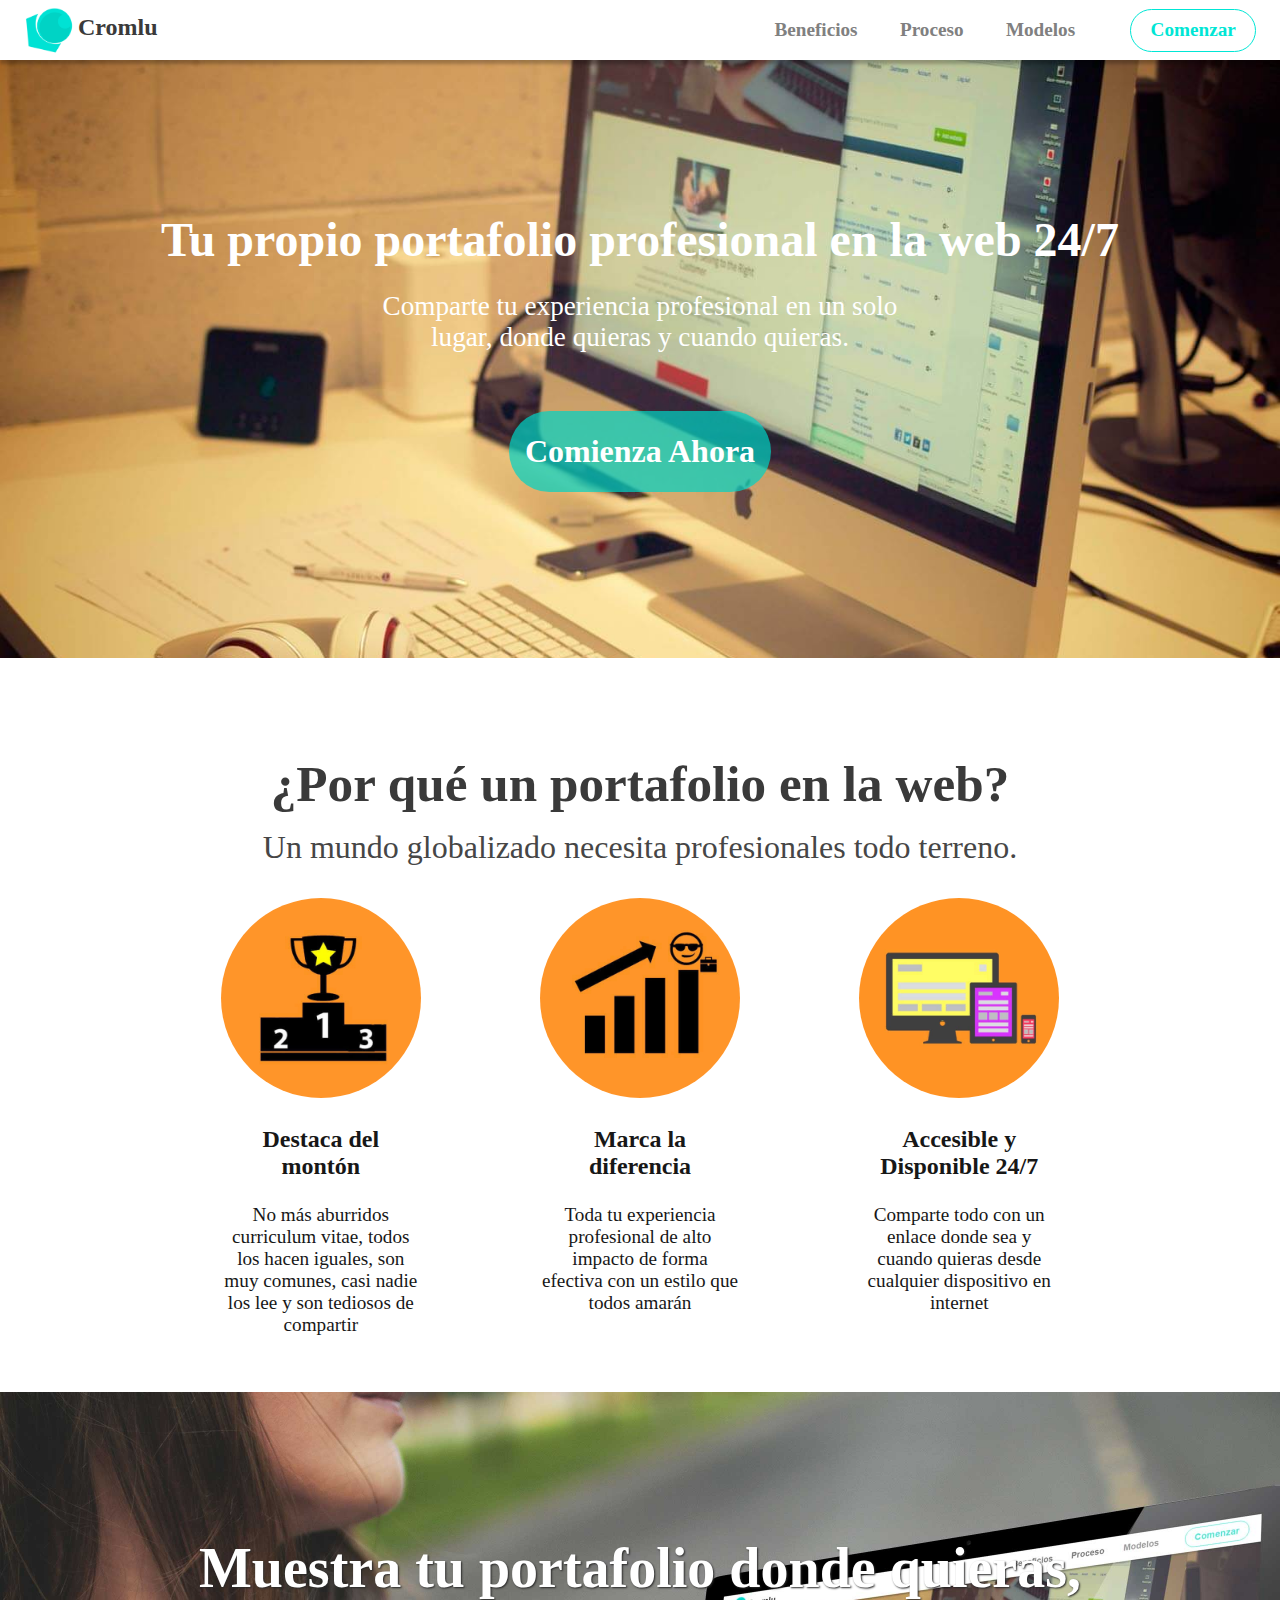
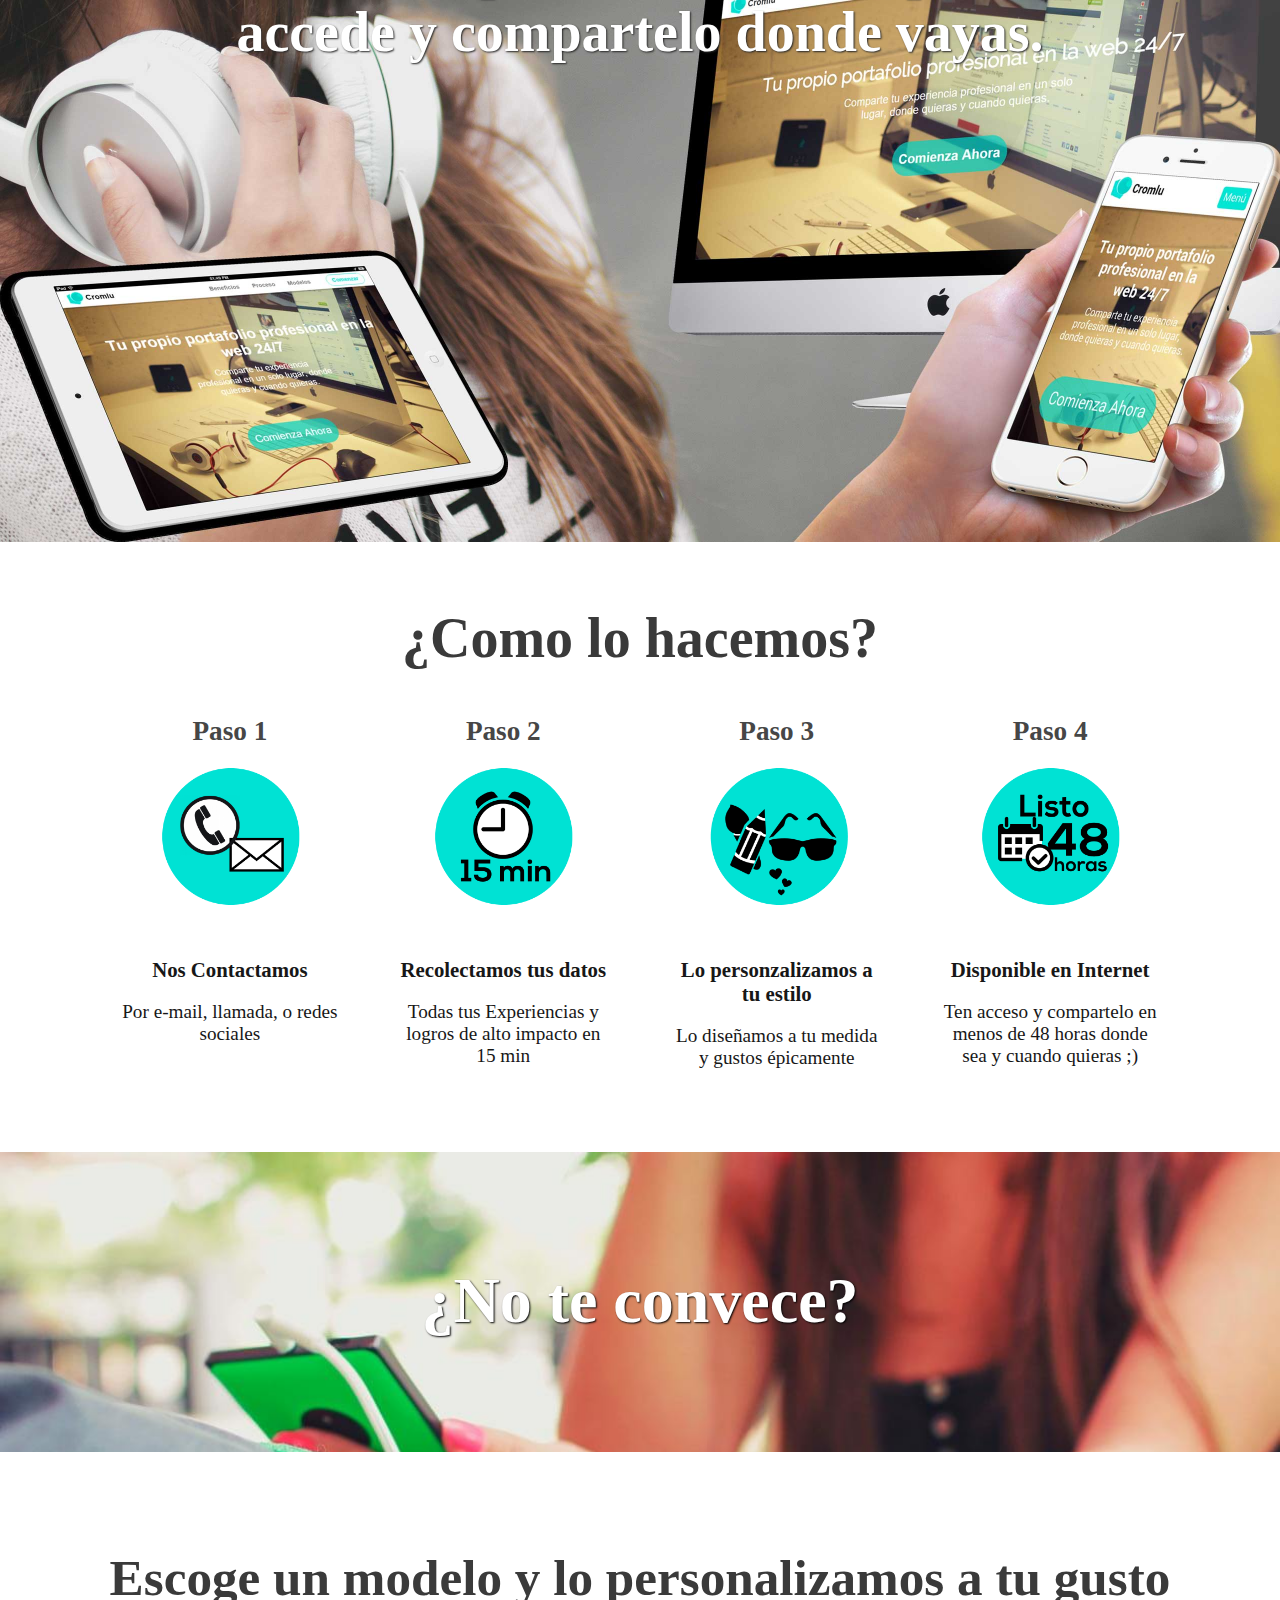
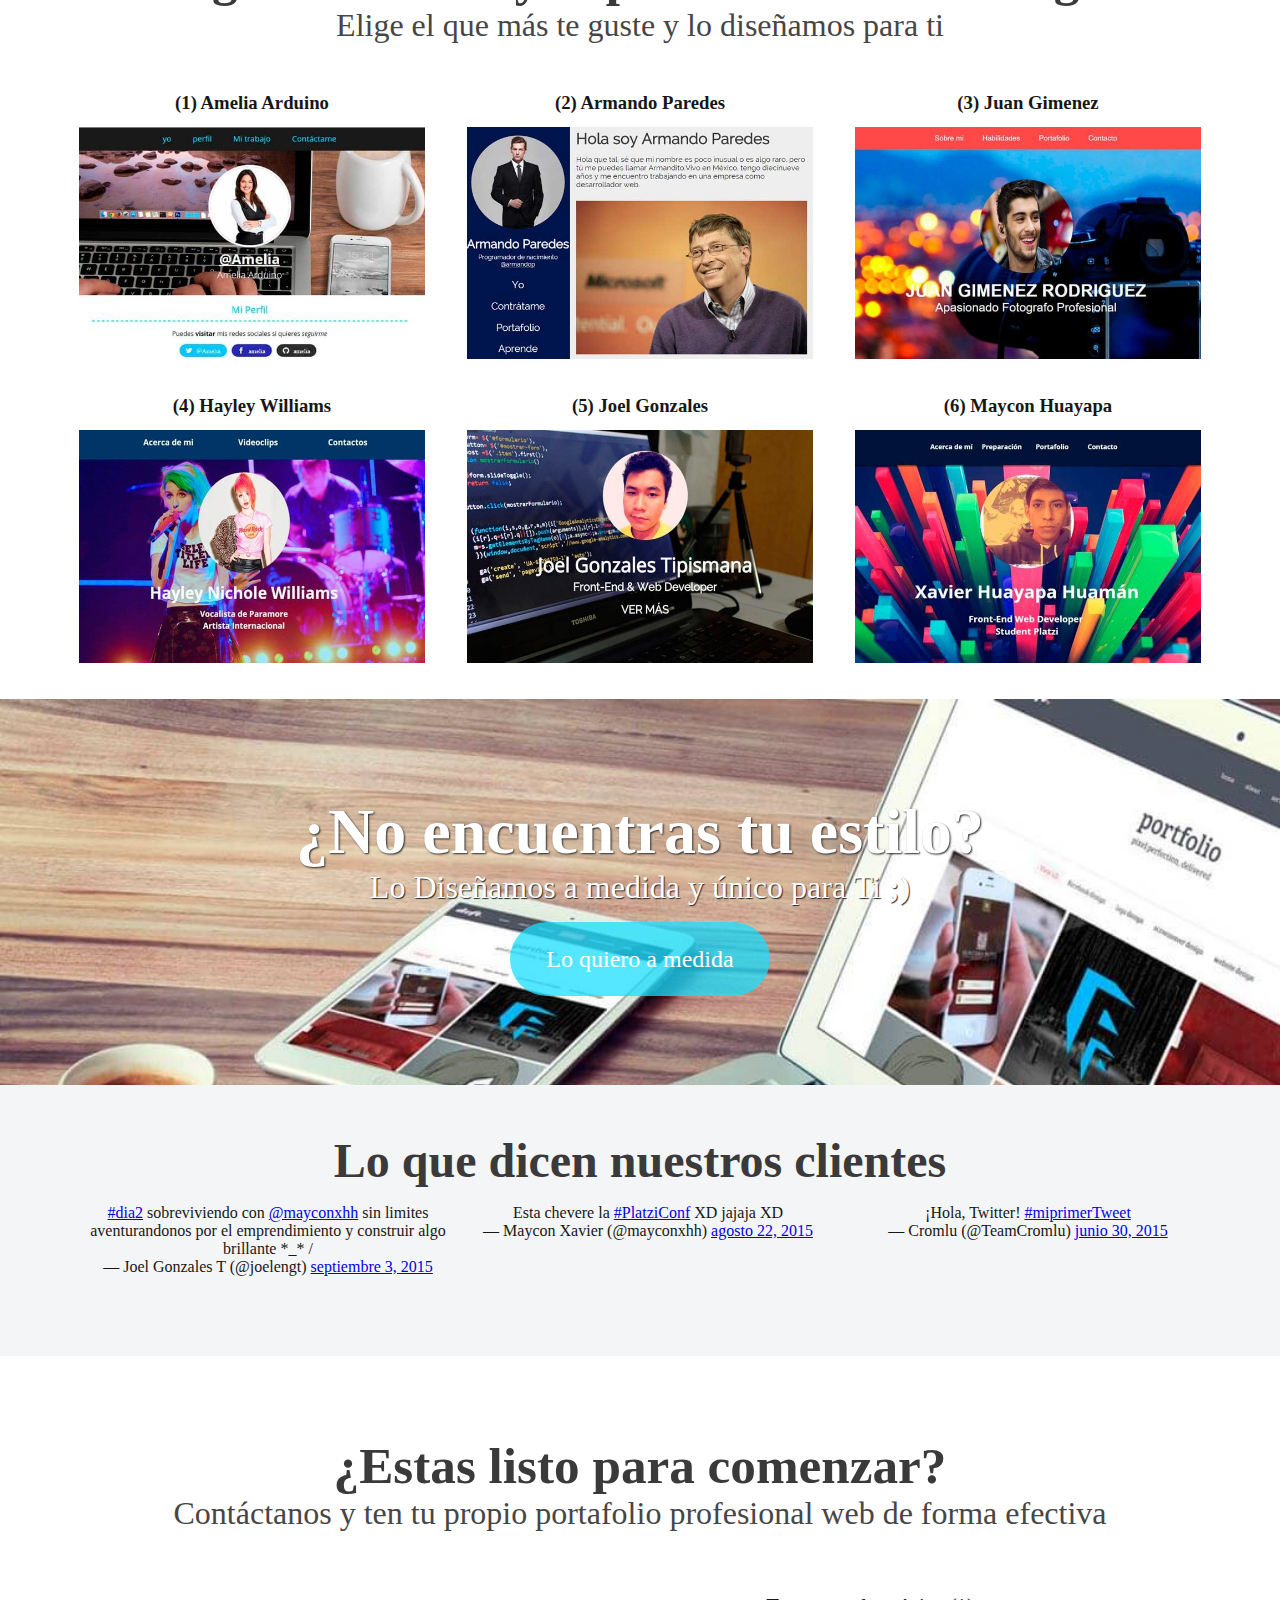
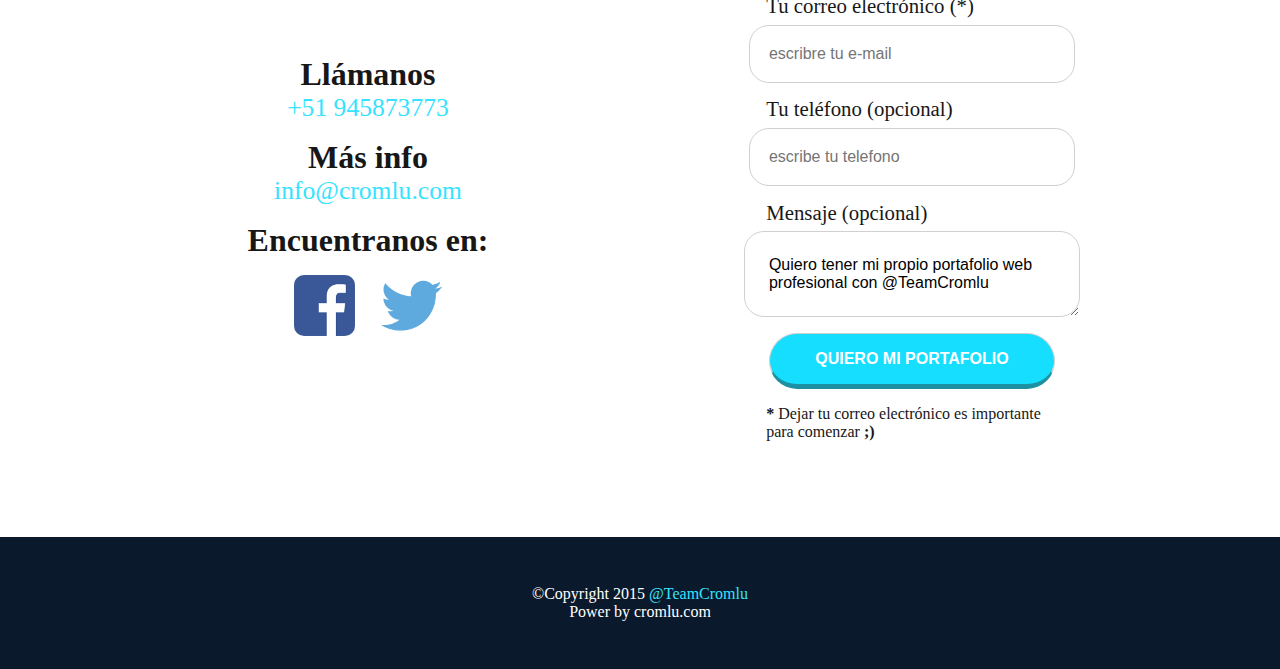
==== commit 4a52090f: "se arreglo y se agrego a armando" ====
--- a/index.html
+++ b/index.html
@@ -1 +1,388 @@
-<!DOCTYPE html> <html lang="es"> <head> <meta charset="UTF-8"/> <title>Cromlu: Tu propio portafolio profesional en la web 24/7 @TeamCromlu</title> <meta name="viewport" content="width=device-width, minimum-scale=1, maximum-scale=1"/> <!-- fuentes --> <link href="https://fonts.googleapis.com/css?family=Open+Sans|Raleway" rel="stylesheet" type="text/css"> <meta name="description" content="Diseñamos tu propio portafolio profesional en la web 24/7 de forma efectiva, Comparte tu experiencia profesional en un solo lugar, donde quieras y cuando quieras @TeamCromlu"> <!--Favicom--> <link rel="icon" type="image/png" href="image/cromlu.ico" /> <!-- link de estilos --> <link rel="stylesheet" href="css/estilos.css"> <!--Vista para facebook--> <meta property="og:title" content="Cromlu: Tu propio portafolio profesional en la web 24/7"/> <meta property="og:description" content="Comparte tu experiencia profesional en un solo lugar, donde quieras y cuando quieras @TeamCromlu"/> <meta property="og:image" content="http://cromlu.com/parafacebook.png"/> <meta property="og:url" content="http://cromlu.com"/> </head> <body> <header class="Header"> <div class="Header__box"> <div class="Header__mobile"> <div class="Header__logo"> <a class="Header__home" href="#"> <img src="image/cromlu.png" alt="cromlu"> <h1> Cromlu </h1> </a> </div> <div class="Header__icon-menu"> <a>Menú</a> </div> </div> <div class="Header__desktop"> <div class="Header__logo2"> <a class="Header__home" href="#"> <img src="image/cromlu.png" alt="cromlu"> <h1> Cromlu </h1> </a> </div> <nav class="Header__nav"> <ul class="Header__list"> <li class="Header__botones"><a href="#beneficios">Beneficios</a></li> <li class="Header__botones"><a href="#proceso">Proceso</a></li> <li class="Header__botones"><a href="#modelo">Modelos</a></li> <li class="Header__botones"><a href="#comenzar">Comenzar</a></li> </ul> </nav> </div> </div> </header> <section class="Front"> <div class="Front__box"> <div class="Front__text"> <h2>Tu propio portafolio profesional en la web 24/7</h2> <p> Comparte tu experiencia profesional en un solo lugar, donde quieras y cuando quieras. </p> </div> <div class="Front__botoncito"> <a href="#comenzar">Comienza Ahora</a> </div> </div> </section> <a name="beneficios"></a> <section class="Benefit"> <div class="Benefit__box"> <div class="Benefit__text"> <h2> ¿Por qué un portafolio en la web? </h2> <p> Un mundo globalizado necesita profesionales todo terreno. </p> </div> <div class="Benefit__art"> <article class="Benefit__cajas"> <figure> <img src="image/beneficios/2.jpg"> </figure> <div class="text"> <h3> Destaca del montón </h3> <p> No más aburridos curriculum vitae, todos los hacen iguales, son muy comunes, casi nadie los lee y son tediosos de compartir </p> </div> </article> <article class="Benefit__cajas"> <figure> <img src="image/beneficios/1.jpg"> </figure> <div class="text"> <h3> Marca la diferencia </h3> <p> Toda tu experiencia profesional de alto impacto de forma efectiva con un estilo que todos amarán </p> </div> </article> <article class="Benefit__cajas"> <figure> <img src="image/beneficios/3.jpg"> </figure> <div class="text"> <h3> Accesible y Disponible 24/7 </h3> <p> Comparte todo con un enlace donde sea y cuando quieras desde cualquier dispositivo en internet </p> </div> </article> </div> </div> </section> <section class="Conviction"> <article class="Conviction__box"> <h2> Muestra tu portafolio donde quieras, accede y compartelo donde vayas. </h2> </article> </section> <a name="proceso"></a> <section class="Process"> <div class="Process__box"> <div class="Process__text"> <h2> ¿Como lo hacemos? </h2> </div> <div class="Process__arts"> <article class="Process__cajas"> <h3> Paso 1 </h3> <img src="image/proceso/p1.png" alt=""> <h4> Nos Contactamos </h4> <p> Por e-mail, llamada, o redes sociales </p> </article> <article class="Process__cajas"> <h3> Paso 2 </h3> <img src="image/proceso/p2.png" alt=""> <h4> Recolectamos tus datos </h4> <p> Todas tus Experiencias y logros de alto impacto en 15 min </p> </article> <article class="Process__cajas"> <h3> Paso 3 </h3> <img src="image/proceso/p3.png" alt=""> <h4> Lo personzalizamos a tu estilo </h4> <p> Lo diseñamos a tu medida y gustos épicamente </p> </article> <article class="Process__cajas"> <h3> Paso 4 </h3> <img src="image/proceso/p4.png" alt=""> <h4> Disponible en Internet </h4> <p> Ten acceso y compartelo en menos de 48 horas donde sea y cuando quieras ;) </p> </article> </div> </section> <section class="Convince"> <div class="Convince__box"> <h2> ¿No te convece? </h2> </div> </section> <a name="modelo"></a> <section class="escoge"> <div class="escoge__box"> <div class="escoge__title"> <h2> Escoge un modelo y lo personalizamos a tu gusto </h2> <p> Elige el que más te guste y lo diseñamos para ti </p> </div> <div class="escoge__modelos"> <article class="modelos--item"> <h3> (1) Amelia Arduino </h3> <figure> <a href="amelia" target="_blank"> <img src="image/modelos/1.jpg" alt=""> </a> </figure> </article> <article class="modelos--item"> <h3> (2) Juguería Frutix </h3> <figure> <a href="#" target="_blank"> <img src="image/modelos/2.jpg" alt=""> </a> </figure> </article> <article class="modelos--item"> <h3> (3) Juan Gimenez </h3> <figure> <a href="juan" target="_blank"> <img src="image/modelos/3.jpg" alt=""> </a> </figure> </article> <article class="modelos--item"> <h3> (4) Hayley Williams </h3> <figure> <a href="hayley" target="_blank"> <img src="image/modelos/4.jpg" alt=""> </a> </figure> </article> <article class="modelos--item"> <h3> (5) Joel Gonzales </h3> <figure> <a href="joel" target="_blank"> <img src="image/modelos/5.jpg" alt=""> </a> </figure> </article> <article class="modelos--item"> <h3> (6) Maycon Huayapa </h3> <figure> <a href="maycon" target="_blank"> <img src="image/modelos/6.jpg" alt=""> </a> </figure> </article> </div> </div> </section> <section class="personalizado"> <div class="personalizado__box"> <div class="personalizado__title"> <h2> ¿No encuentras tu estilo? </h2> <p> Lo Diseñamos a medida y único para Ti <strong>;)</strong> </p> </div> <div class="personalizado__actions"> <a href="#comenzar"> Lo quiero a medida </a> </div> </div> </section> <section class="confianza"> <div class="confianza__box"> <div class="confianza__title"> <h2> Lo que dicen nuestros clientes </h2> </div> <div class="confianza__comentarios"> <article class="comentarios__twitter"> <blockquote class="twitter-tweet" lang="es"><p lang="es" dir="ltr"><a href="https://twitter.com/hashtag/dia2?src=hash">#dia2</a> sobreviviendo con <a href="https://twitter.com/mayconxhh">@mayconxhh</a> sin limites aventurandonos por el emprendimiento y construir algo brillante *_* /</p>&mdash; Joel Gonzales T (@joelengt) <a href="https://twitter.com/joelengt/status/639289106032406528">septiembre 3, 2015</a></blockquote> <script async src="//platform.twitter.com/widgets.js" charset="utf-8"></script> </article> <article class="comentarios__twitter"> <blockquote class="twitter-tweet" lang="es"><p lang="es" dir="ltr">Esta chevere la <a href="https://twitter.com/hashtag/PlatziConf?src=hash">#PlatziConf</a> XD jajaja XD</p>&mdash; Maycon Xavier (@mayconxhh) <a href="https://twitter.com/mayconxhh/status/635202195013652480">agosto 22, 2015</a></blockquote> <script async src="//platform.twitter.com/widgets.js" charset="utf-8"> </script> </article> <article class="comentarios__twitter"> <blockquote class="twitter-tweet" lang="es"><p lang="es" dir="ltr">¡Hola, Twitter! <a href="https://twitter.com/hashtag/miprimerTweet?src=hash">#miprimerTweet</a></p>&mdash; Cromlu (@TeamCromlu) <a href="https://twitter.com/TeamCromlu/status/615930257208659968">junio 30, 2015</a></blockquote> <script async src="//platform.twitter.com/widgets.js" charset="utf-8"></script> </article> </div> </div> </section> <a name="comenzar"></a> <section class="contacto"> <div class="contacto__box"> <div class="contacto__title"> <h2> ¿Estas listo para comenzar? </h2> <p> Contáctanos y ten tu propio portafolio profesional web de forma efectiva </p> </div> <div class="contacto__contenido"> <article class="contenido__contacto"> <div class="contacto__llamada"> <h3> Llámanos </h3> <a href="#"> +51 945873773 </a> </div> <div class="contacto__mail"> <h3> Más info </h3> <a href="#"> info@cromlu.com </a> </div> <div class="contacto__redes"> <h3> Encuentranos en: </h3> <div class="contacto__networking"> <a href="https://www.facebook.com/teamcromlu" target="_blank"><img src="image/redes/1.png" alt=""></a> <a href="https://twitter.com/TeamCromlu" target="_blank"><img src="image/redes/4.png" alt=""></a> </div> </div> </article> <article class="contenido__mail"> <form id="form1" name="form1" method="post" action="app/enviar.php"> <label for="mail"> Tu correo electrónico (*) </label> <input name="mail" type="email" id="mail" placeholder="escribre tu e-mail" required/> <label for="telefono"> Tu teléfono (opcional) </label> <input name="telefono" type="text" id="telefono" placeholder="escribe tu telefono"/> <label for="mensaje"> Mensaje (opcional) </label> <textarea name="mensaje" id="mensaje" placeholder="escribe tu mensaje">Quiero tener mi propio portafolio web profesional con @TeamCromlu</textarea> <input class="btn_enviar" name="Submit" type="submit" id="send" value="Quiero mi portafolio"/> </form> <p><strong>*</strong> Dejar tu correo electrónico es importante para comenzar <strong>;)</strong></p> </article> </div> </div> </section> <footer class="Footer-Main"> <div class="Footer-Main__box"> <p> ©Copyright 2015 <a href="https://twitter.com/TeamCromlu" target="_blank">@TeamCromlu</a> </p> <p> Power by cromlu.com </p> </div> </footer> <script src="http://code.jquery.com/jquery-1.11.2.min.js"> </script> <script type="text/javascript" src="js/code.js"> </script> </body> </html>+<!DOCTYPE html>
+<html lang="es">
+<head>
+	<meta charset="UTF-8"/>
+	<title>Cromlu: Tu propio portafolio profesional en la web 24/7 @TeamCromlu</title>
+	<meta name="viewport" content="width=device-width, minimum-scale=1, maximum-scale=1"/>
+	<!-- fuentes -->
+	<link href="https://fonts.googleapis.com/css?family=Open+Sans|Raleway" rel="stylesheet" type="text/css">
+	<meta name="description" content="Diseñamos tu propio portafolio profesional en la web 24/7 de forma efectiva, Comparte tu experiencia profesional en un solo lugar, donde quieras y cuando quieras @TeamCromlu">
+	<!--Favicom-->
+	<link rel="icon" type="image/png" href="image/cromlu.ico" />
+	<!-- link de estilos -->
+	<link rel="stylesheet" href="css/estilos.css">
+	<!--Vista para facebook-->
+	<meta property="og:title" content="Cromlu: Tu propio portafolio profesional en la web 24/7"/>
+    <meta property="og:description" content="Comparte tu experiencia profesional en un solo lugar, donde quieras y cuando quieras @TeamCromlu"/>
+    <meta property="og:image" content="http://cromlu.com/parafacebook.png"/>   
+    <meta property="og:url" content="http://cromlu.com"/>
+</head>
+<body>
+<header class="Header">
+	<div class="Header__box">
+		<div class="Header__mobile">
+			<div class="Header__logo">
+				<a class="Header__home" href="#">
+					<img src="image/cromlu.png" alt="cromlu">
+					<h1>
+						Cromlu
+					</h1>
+				</a>
+			</div>
+			<div class="Header__icon-menu">
+				<a>Menú</a>
+			</div>
+		</div>
+		<div class="Header__desktop">
+			<div class="Header__logo2">
+				<a class="Header__home" href="#">
+					<img src="image/cromlu.png" alt="cromlu">
+					<h1>
+						Cromlu
+					</h1>
+				</a>
+			</div>
+			<nav class="Header__nav">
+				<ul class="Header__list">
+					<li class="Header__botones"><a href="#beneficios">Beneficios</a></li>
+					<li class="Header__botones"><a href="#proceso">Proceso</a></li>
+					<li class="Header__botones"><a href="#modelo">Modelos</a></li>
+					<li class="Header__botones"><a href="#comenzar">Comenzar</a></li>
+				</ul>
+			</nav>
+		</div>
+	</div>
+</header>
+<section class="Front">
+	<div class="Front__box">
+		<div class="Front__text">
+			<h2>Tu propio portafolio profesional en la web 24/7</h2>
+			<p>
+				Comparte tu experiencia profesional en un solo lugar, donde quieras y cuando quieras.
+			</p>
+		</div>
+		<div class="Front__botoncito">
+			<a href="#comenzar">Comienza Ahora</a>
+		</div>
+	</div>
+</section>
+<a name="beneficios"></a>
+<section class="Benefit">
+	<div class="Benefit__box">
+		<div class="Benefit__text">
+			<h2>
+				¿Por qué un portafolio en la web?
+			</h2>
+			<p>
+				Un mundo globalizado necesita profesionales todo terreno.
+			</p>
+		</div>
+		<div class="Benefit__art">
+			<article class="Benefit__cajas">
+				<figure>
+					<img src="image/beneficios/2.jpg">
+				</figure>
+				<div class="text">
+					<h3>
+						Destaca del montón
+					</h3>
+					<p>
+						No más aburridos curriculum vitae, todos los hacen iguales, son muy comunes, casi nadie los lee y son tediosos de compartir
+					</p>
+				</div>
+			</article>
+			<article class="Benefit__cajas">
+				<figure>
+					<img src="image/beneficios/1.jpg">
+				</figure>
+				<div class="text">
+					<h3>
+						Marca la diferencia
+					</h3>
+					<p>
+						Toda tu experiencia profesional de alto impacto de forma efectiva con un estilo que todos amarán
+					</p>
+				</div>
+			</article>
+			<article class="Benefit__cajas">
+				<figure>
+					<img src="image/beneficios/3.jpg">
+				</figure>
+				<div class="text">
+					<h3>
+						Accesible y Disponible 24/7
+					</h3>
+					<p>
+						Comparte todo con un enlace donde sea y cuando quieras desde cualquier dispositivo en internet
+					</p>
+				</div>
+			</article>
+		</div>
+	</div>
+</section>
+<section class="Conviction">
+	<article class="Conviction__box">
+		<h2>
+			Muestra tu portafolio donde quieras, accede y compartelo donde vayas.
+		</h2>
+	</article>
+</section>
+<a name="proceso"></a>
+<section class="Process">
+	<div class="Process__box">
+		<div class="Process__text">
+			<h2>
+				¿Como lo hacemos?
+			</h2>
+		</div>
+		<div class="Process__arts">
+			<article class="Process__cajas">
+				<h3>
+					Paso 1
+				</h3>
+				<img src="image/proceso/p1.png" alt="">
+				<h4>
+					Nos Contactamos
+				</h4>
+				<p>
+					Por e-mail, llamada, o redes sociales
+				</p>
+			</article>
+			<article class="Process__cajas">
+				<h3>
+					Paso 2
+				</h3>
+				<img src="image/proceso/p2.png" alt="">
+				<h4>
+					Recolectamos tus datos
+				</h4>
+				<p>
+					Todas tus Experiencias y logros de alto impacto en 15 min
+				</p>
+			</article>
+			<article class="Process__cajas">
+				<h3>
+					Paso 3
+				</h3>
+				<img src="image/proceso/p3.png" alt="">
+				<h4>
+					Lo personzalizamos a tu estilo
+				</h4>
+				<p>
+					Lo diseñamos a tu medida y gustos épicamente
+				</p>
+			</article>
+			<article class="Process__cajas">
+				<h3>
+					Paso 4
+				</h3>
+				<img src="image/proceso/p4.png" alt="">
+				<h4>
+					Disponible en Internet
+				</h4>
+				<p>
+					Ten acceso y compartelo en menos de 48 horas donde sea y cuando quieras ;)
+				</p>
+			</article>
+	</div>
+</section>
+<section class="Convince">
+	<div class="Convince__box">
+		<h2>
+			¿No te convece?
+		</h2>
+	</div>
+</section>
+<a name="modelo"></a>
+<section class="escoge">
+	<div class="escoge__box">
+		<div class="escoge__title">
+			<h2>
+				Escoge un modelo y lo personalizamos a tu gusto
+			</h2>
+			<p>
+				Elige el que más te guste y lo diseñamos para ti
+			</p>
+		</div>
+		<div class="escoge__modelos">
+			<article class="modelos--item">
+				<h3>
+					(1) Amelia Arduino
+				</h3>
+				<figure>
+					<a href="amelia" target="_blank">
+						<img src="image/modelos/1.jpg" alt="">
+					</a>
+				</figure>
+			</article>
+			<article class="modelos--item">
+				<h3>
+					(2) Armando Paredes
+				</h3>
+				<figure>
+					<a href="armando" target="_blank">
+						<img src="image/modelos/2.jpg" alt="">
+					</a>
+				</figure>
+			</article>
+			<article class="modelos--item">
+				<h3>
+					(3) Juan Gimenez
+				</h3>
+				<figure>
+					<a href="juan" target="_blank">
+						<img src="image/modelos/3.jpg" alt="">
+					</a>
+				</figure>
+			</article>
+			<article class="modelos--item">
+				<h3>
+					(4) Hayley Williams
+				</h3>
+				<figure>
+					<a href="hayley" target="_blank">
+						<img src="image/modelos/4.jpg" alt="">
+					</a>
+				</figure>
+			</article>
+			<article class="modelos--item">
+				<h3>
+					(5) Joel Gonzales
+				</h3>
+				<figure>
+					<a href="joel" target="_blank">
+						<img src="image/modelos/5.jpg" alt="">
+					</a>
+				</figure>
+			</article>
+			<article class="modelos--item">
+				<h3>
+					(6) Maycon Huayapa
+				</h3>
+				<figure>
+					<a href="maycon" target="_blank">
+						<img src="image/modelos/6.jpg" alt="">
+					</a>
+				</figure>
+			</article>
+		</div>
+	</div>
+</section>
+<section class="personalizado">
+	<div class="personalizado__box">
+		<div class="personalizado__title">
+			<h2>
+				¿No encuentras tu estilo?
+			</h2>
+			<p>
+				Lo Diseñamos a medida y único para Ti
+				<strong>;)</strong>
+			</p>	
+		</div>
+		<div class="personalizado__actions">
+			<a href="#comenzar">
+				Lo quiero a medida
+			</a>
+		</div>
+	</div>
+</section>
+<section class="confianza">
+	<div class="confianza__box">
+		<div class="confianza__title">
+			<h2>
+				Lo que dicen nuestros clientes
+			</h2>
+		</div>
+		<div class="confianza__comentarios">
+			<article class="comentarios__twitter">
+				<blockquote class="twitter-tweet" lang="es"><p lang="es" dir="ltr"><a href="https://twitter.com/hashtag/dia2?src=hash">#dia2</a> sobreviviendo con <a href="https://twitter.com/mayconxhh">@mayconxhh</a> sin limites aventurandonos por el emprendimiento y construir algo brillante *_* /</p>&mdash; Joel Gonzales T (@joelengt) <a href="https://twitter.com/joelengt/status/639289106032406528">septiembre 3, 2015</a></blockquote>
+				<script async src="//platform.twitter.com/widgets.js" charset="utf-8"></script>
+			</article>
+			<article class="comentarios__twitter">
+				<blockquote class="twitter-tweet" lang="es"><p lang="es" dir="ltr">Esta chevere la <a href="https://twitter.com/hashtag/PlatziConf?src=hash">#PlatziConf</a> XD jajaja XD</p>&mdash; Maycon Xavier (@mayconxhh) <a href="https://twitter.com/mayconxhh/status/635202195013652480">agosto 22, 2015</a></blockquote>
+				<script async src="//platform.twitter.com/widgets.js" charset="utf-8">
+				</script>
+			</article>
+			<article class="comentarios__twitter">
+				<blockquote class="twitter-tweet" lang="es"><p lang="es" dir="ltr">¡Hola, Twitter! <a href="https://twitter.com/hashtag/miprimerTweet?src=hash">#miprimerTweet</a></p>&mdash; Cromlu (@TeamCromlu) <a href="https://twitter.com/TeamCromlu/status/615930257208659968">junio 30, 2015</a></blockquote>
+				<script async src="//platform.twitter.com/widgets.js" charset="utf-8"></script>
+			</article>
+		</div>
+	</div>		
+</section>
+<a name="comenzar"></a>
+<section class="contacto">
+	<div class="contacto__box">
+		<div class="contacto__title">
+			<h2>
+				¿Estas listo para comenzar?
+			</h2>
+			<p>
+				Contáctanos y ten tu propio portafolio profesional web de forma efectiva
+			</p>	
+		</div>
+		<div class="contacto__contenido">
+			<article class="contenido__contacto">
+				<div class="contacto__llamada">
+					<h3>
+						Llámanos
+					</h3>
+					<a href="#">
+						+51 945873773
+					</a>
+				</div>
+				<div class="contacto__mail">
+					<h3>
+						Más info
+					</h3>
+					<a href="#">
+						info@cromlu.com
+					</a>
+				</div>
+				<div class="contacto__redes">
+					<h3>
+						Encuentranos en:
+					</h3>
+					<div class="contacto__networking">
+						<a href="https://www.facebook.com/teamcromlu" target="_blank"><img src="image/redes/1.png" alt=""></a>
+						<a href="https://twitter.com/TeamCromlu" target="_blank"><img src="image/redes/4.png" alt=""></a>		
+					</div>
+				</div>
+			</article>
+			<article class="contenido__mail">
+				<form id="form1" name="form1" method="post" action="app/enviar.php">
+				  <label for="mail">
+				    Tu correo electrónico (*)
+				  </label>
+				  <input name="mail" type="email" id="mail" placeholder="escribre tu e-mail" required/>
+				  <label for="telefono">
+				    Tu teléfono (opcional)
+				  </label>
+				  <input name="telefono" type="text" id="telefono" placeholder="escribe tu telefono"/>
+				  <label for="mensaje">
+				    Mensaje (opcional)
+				  </label>
+				  <textarea name="mensaje" id="mensaje" placeholder="escribe tu mensaje">Quiero tener mi propio portafolio web profesional con @TeamCromlu</textarea>
+				  <input class="btn_enviar" name="Submit" type="submit" id="send" value="Quiero mi portafolio"/>
+				</form> 
+				<p><strong>*</strong> Dejar tu correo electrónico es importante para comenzar <strong>;)</strong></p>
+			</article>
+		</div>
+	</div>
+</section>
+<footer class="Footer-Main">
+	<div class="Footer-Main__box">
+		<p>
+			©Copyright 2015 <a href="https://twitter.com/TeamCromlu" target="_blank">@TeamCromlu</a>
+		</p>
+		<p>
+			Power by cromlu.com
+		</p>
+	</div>
+</footer>
+<script src="http://code.jquery.com/jquery-1.11.2.min.js">
+</script>
+<script type="text/javascript" src="js/code.js">
+</script>
+</body>
+</html>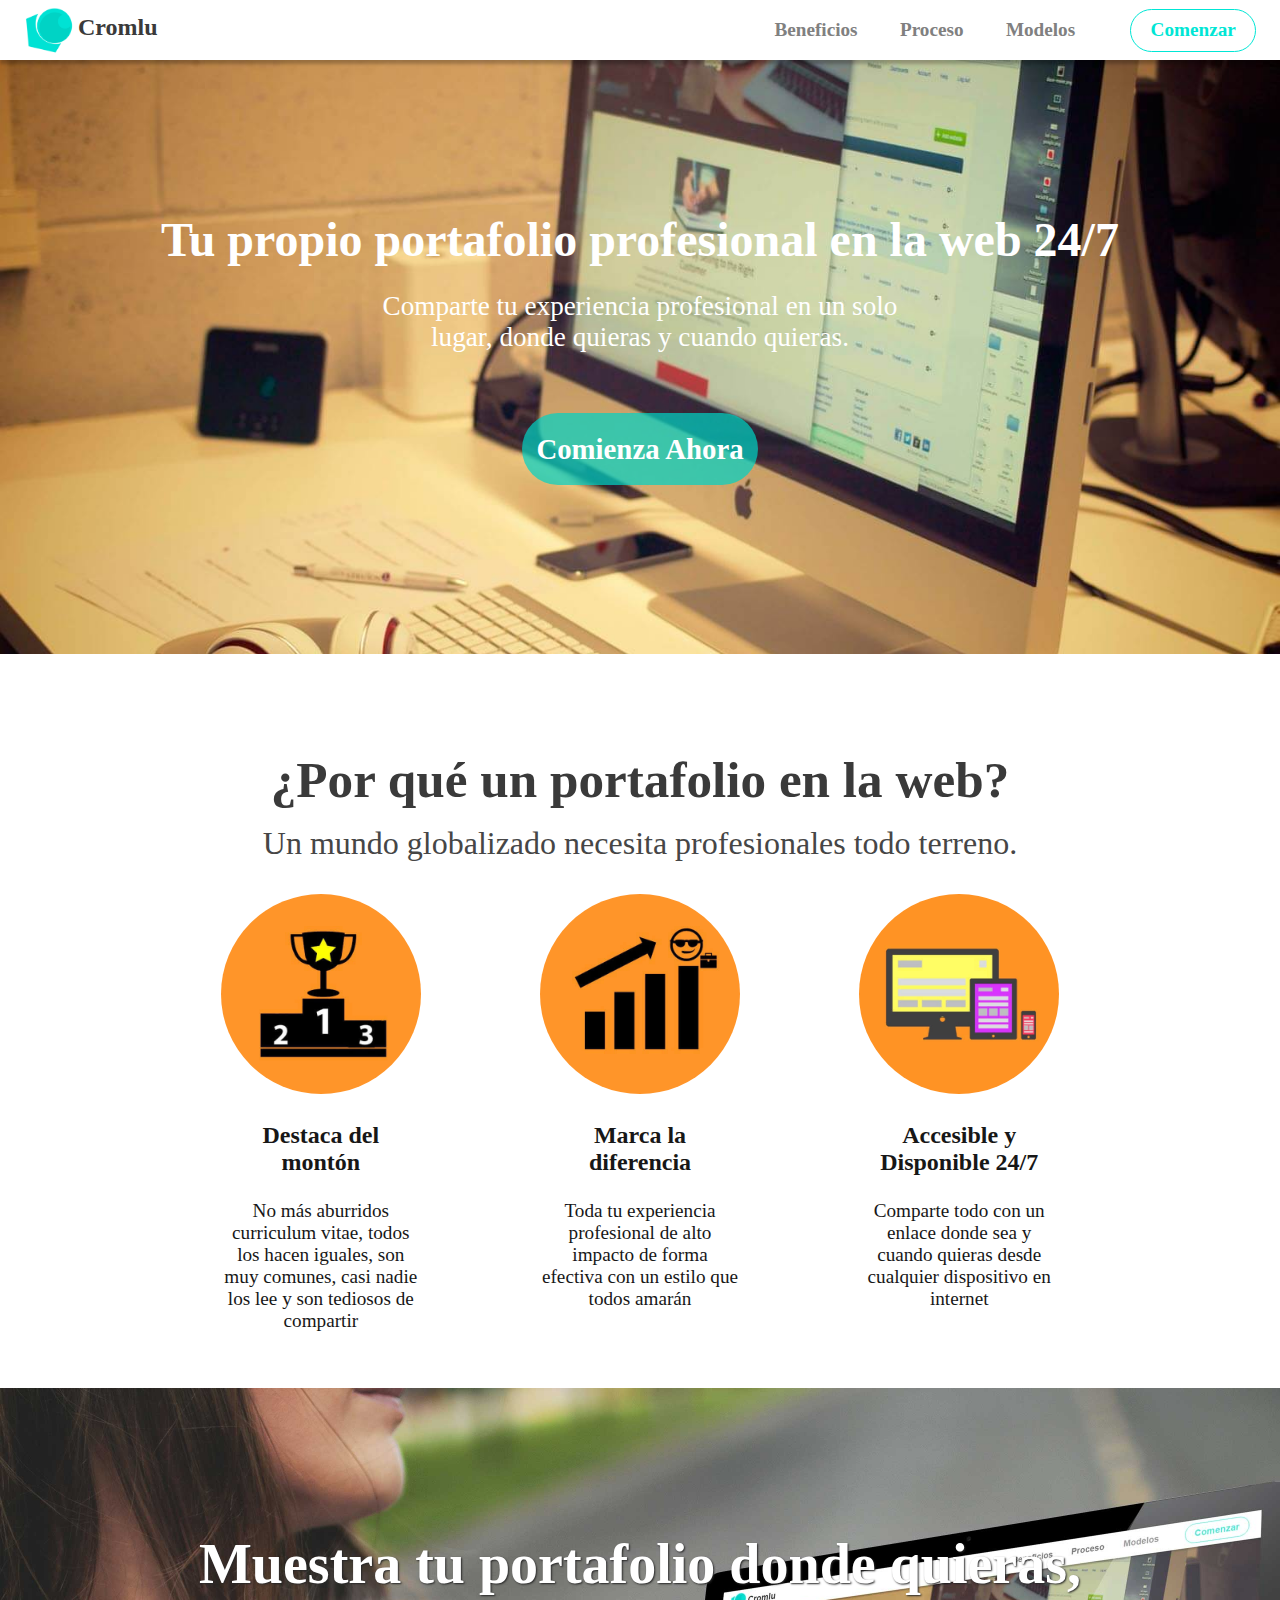
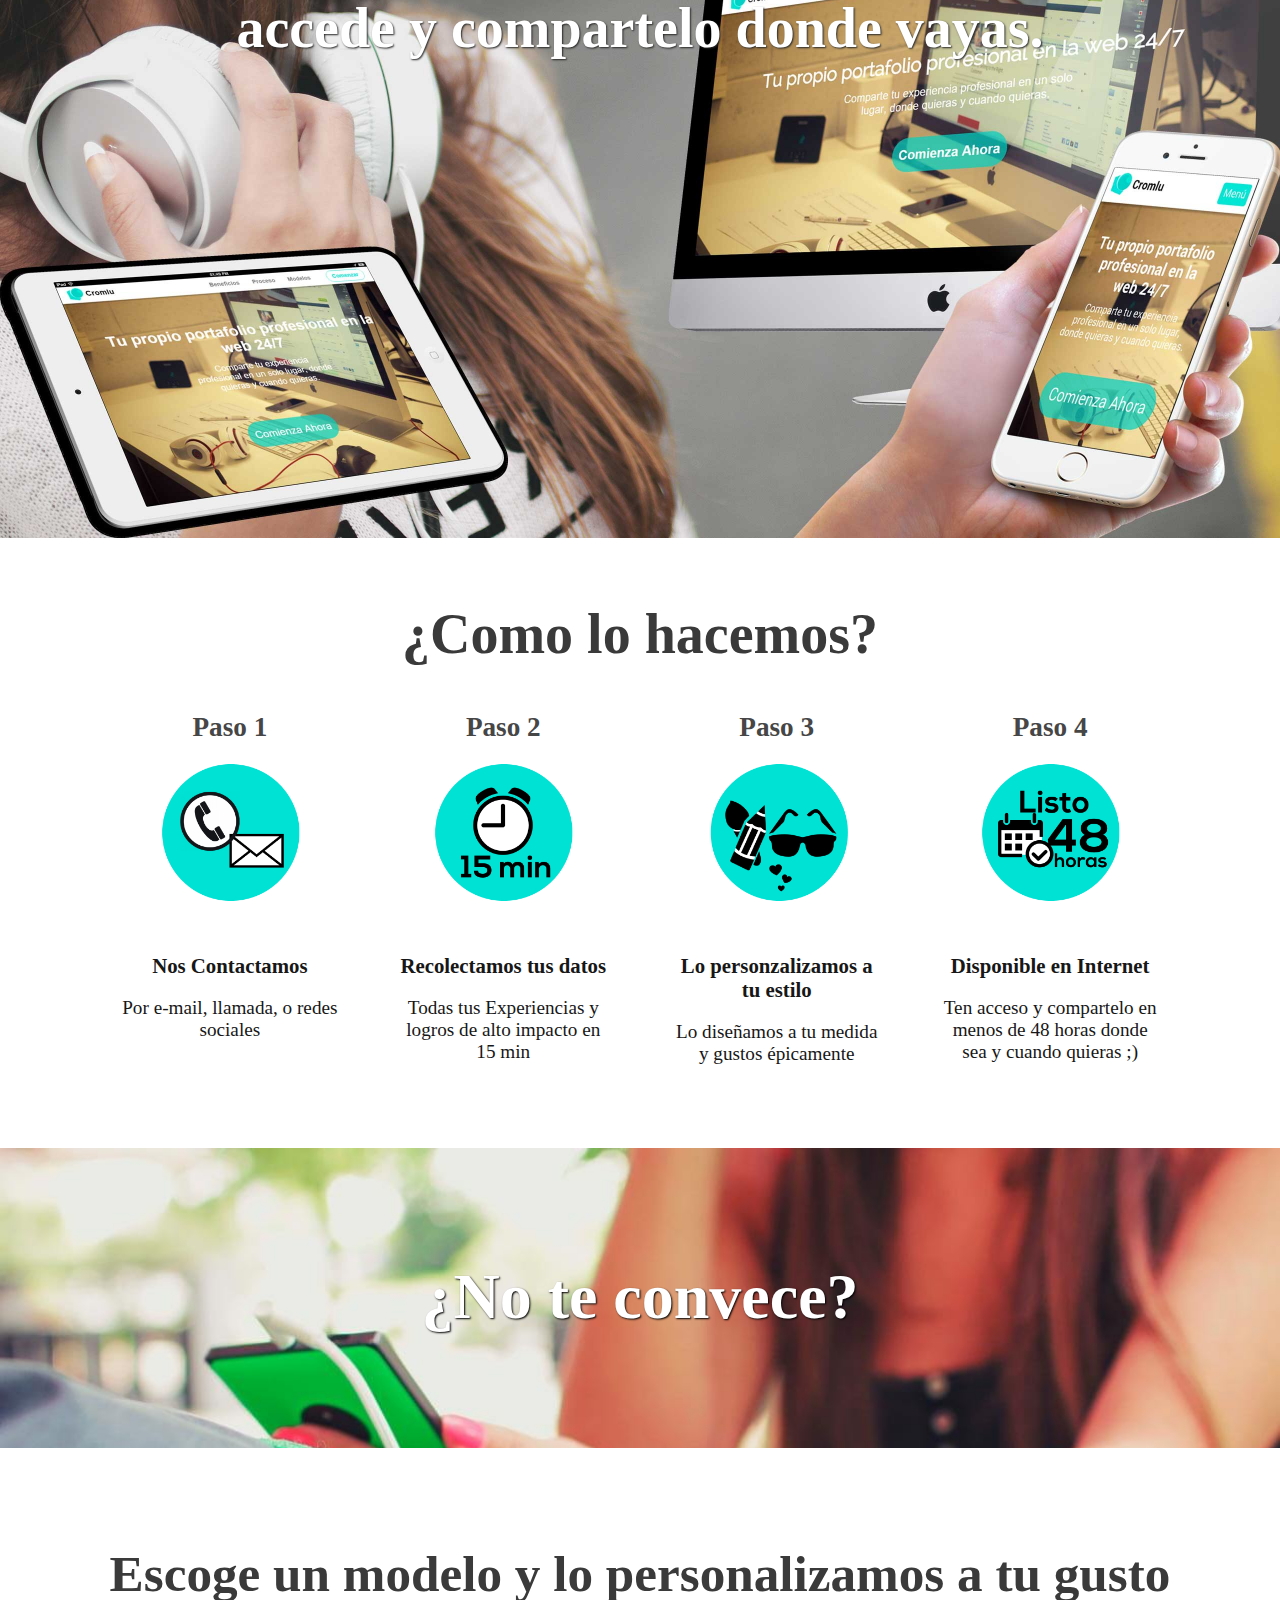
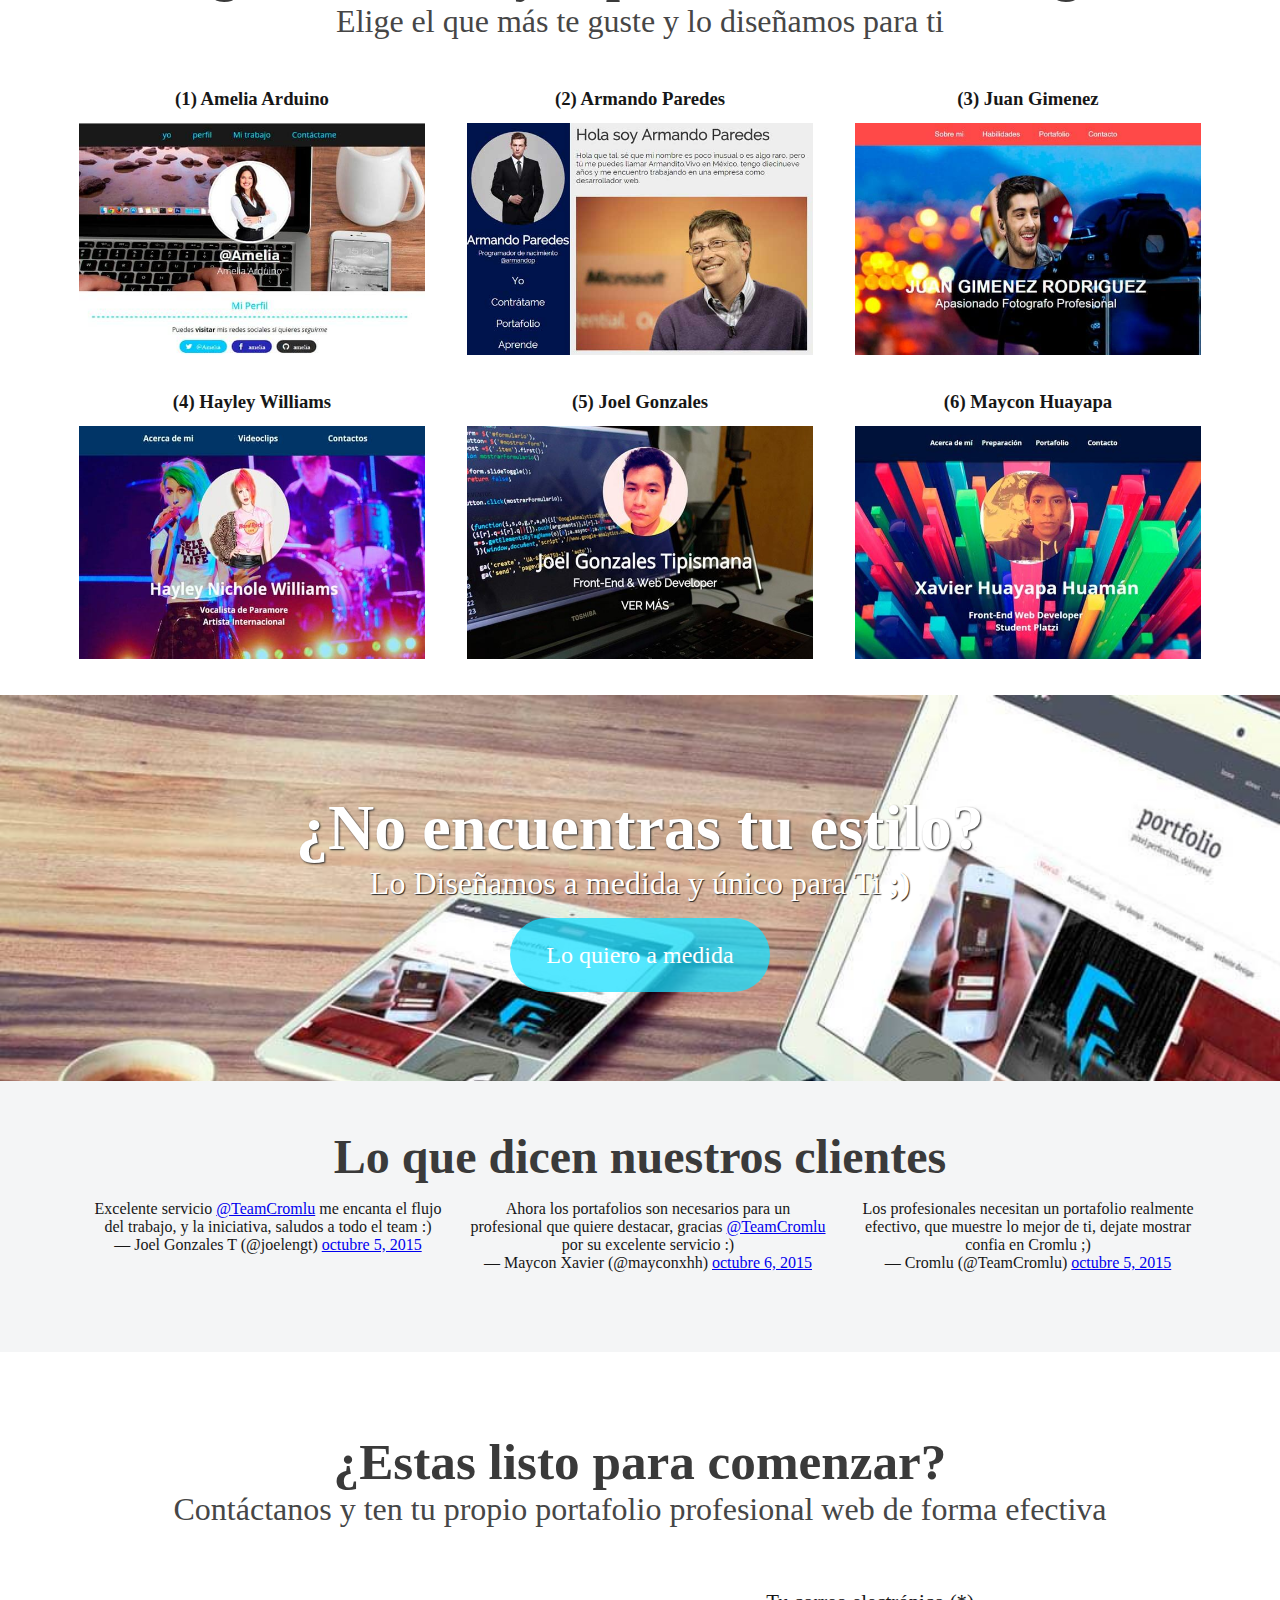
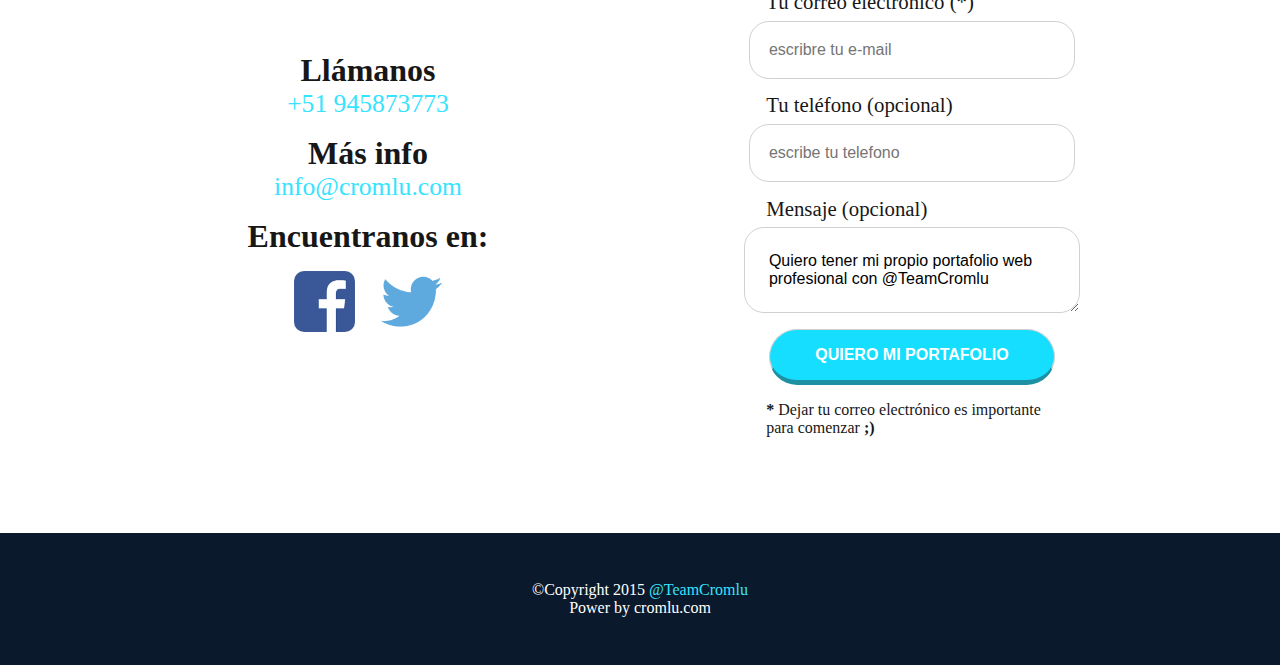
==== commit 1b64e18e: "Se arreglo el boton" ====
--- a/index.html
+++ b/index.html
@@ -295,16 +295,15 @@
 		</div>
 		<div class="confianza__comentarios">
 			<article class="comentarios__twitter">
-				<blockquote class="twitter-tweet" lang="es"><p lang="es" dir="ltr"><a href="https://twitter.com/hashtag/dia2?src=hash">#dia2</a> sobreviviendo con <a href="https://twitter.com/mayconxhh">@mayconxhh</a> sin limites aventurandonos por el emprendimiento y construir algo brillante *_* /</p>&mdash; Joel Gonzales T (@joelengt) <a href="https://twitter.com/joelengt/status/639289106032406528">septiembre 3, 2015</a></blockquote>
+				<blockquote class="twitter-tweet" lang="es"><p lang="es" dir="ltr">Excelente servicio <a href="https://twitter.com/TeamCromlu">@TeamCromlu</a> me encanta el flujo del trabajo, y la iniciativa, saludos a todo el team :)</p>&mdash; Joel Gonzales T (@joelengt) <a href="https://twitter.com/joelengt/status/651133059408879616">octubre 5, 2015</a></blockquote>
 				<script async src="//platform.twitter.com/widgets.js" charset="utf-8"></script>
 			</article>
 			<article class="comentarios__twitter">
-				<blockquote class="twitter-tweet" lang="es"><p lang="es" dir="ltr">Esta chevere la <a href="https://twitter.com/hashtag/PlatziConf?src=hash">#PlatziConf</a> XD jajaja XD</p>&mdash; Maycon Xavier (@mayconxhh) <a href="https://twitter.com/mayconxhh/status/635202195013652480">agosto 22, 2015</a></blockquote>
-				<script async src="//platform.twitter.com/widgets.js" charset="utf-8">
-				</script>
+				<blockquote class="twitter-tweet" lang="es"><p lang="es" dir="ltr">Ahora los portafolios son necesarios para un profesional que quiere destacar, gracias <a href="https://twitter.com/TeamCromlu">@TeamCromlu</a> por su excelente servicio :)</p>&mdash; Maycon Xavier (@mayconxhh) <a href="https://twitter.com/mayconxhh/status/651427038444822529">octubre 6, 2015</a></blockquote>
+				<script async src="//platform.twitter.com/widgets.js" charset="utf-8"></script>
 			</article>
 			<article class="comentarios__twitter">
-				<blockquote class="twitter-tweet" lang="es"><p lang="es" dir="ltr">¡Hola, Twitter! <a href="https://twitter.com/hashtag/miprimerTweet?src=hash">#miprimerTweet</a></p>&mdash; Cromlu (@TeamCromlu) <a href="https://twitter.com/TeamCromlu/status/615930257208659968">junio 30, 2015</a></blockquote>
+				<blockquote class="twitter-tweet" lang="es"><p lang="es" dir="ltr">Los profesionales necesitan un portafolio realmente efectivo, que muestre lo mejor de ti, dejate mostrar confia en Cromlu ;)</p>&mdash; Cromlu (@TeamCromlu) <a href="https://twitter.com/TeamCromlu/status/651133491858419712">octubre 5, 2015</a></blockquote>
 				<script async src="//platform.twitter.com/widgets.js" charset="utf-8"></script>
 			</article>
 		</div>
--- a/css/estilos.css
+++ b/css/estilos.css
@@ -1 +1 @@
-*{margin:0;padding:0}html{font-family:'Questrial' sans-serif;color:#171717}body{background:#d3d3d3}.Header{box-shadow:0 4px 3px rgba(0,0,0,0.24);position:fixed;width:100%;}.Header__mobile{white:100%;display:block;background:#fff}.Header__logo{display:inline-block;padding:.5em;}.Header__logo a{color:#3a3a3a;text-decoration:none}.Header__logo img{display:inline-block;width:50px}.Header__logo h1{padding:.4em 0;vertical-align:top;display:inline-block;font-size:1.5em}.Header__icon-menu{cursor:pointer;padding:1.4em .5em;float:right;display:inline-block;}.Header__icon-menu a{font-size:1.3em;text-decoration:none;color:#fff;padding:.4em;border-radius:5px;background-color:#01e6d5}.Header__desktop{background:#fff}.Header__logo2{padding-top:.3em;padding-left:.5em;display:none;}.Header__logo2 a{color:#3a3a3a;text-decoration:none}.Header__logo2 img{display:inline-block;width:50px}.Header__logo2 h1{padding:.4em 0;vertical-align:top;display:inline-block;font-size:1.5em}.Header__nav{position:fixed;left:-100%;height:auto;width:100%;background-color:#fff;text-align:center}.Header__list:first-child{border-top:1px solid #01e6d5}.Header__botones{display:block;border-bottom:1px solid #01e6d5;}.Header__botones a{font-size:1.2em;padding:1em 1em;display:block;font-weight:bold;text-decoration:none;color:#808080;transition:.2s}.Header__botones :hover{color:#fff;background-color:#01e6d5}@media screen and (min-width:764px){.Header__mobile{display:none}.Header__logo2{margin-left:1em;float:left;display:inline-block}.Header__nav{height:auto;position:initial}.Header__list{padding-right:1.5em;text-align:right;}.Header__list:first-child{border-top:none}.Header__botones{text-align:center;display:inline-block;border-bottom:none;}.Header__botones:last-child{margin-left:2em;}.Header__botones:last-child a{max-width:163px;margin:auto;color:#00e6d5;padding:.5em 1em;border-radius:50px;border:1px solid #00e6d5;}.Header__botones:last-child a:hover{background-color:#01e6d5;color:#fff;border:1px solid #01e6d5}}.Front{background-color:#e0ac65;padding:7em 0;background:url("../image/portada.jpg");background-size:cover;background-repeat:no-repeat;}.Front__box{text-align:center}.Front__text h2{font-family:'Raleway' sans-serif;padding:.5em 0;font-size:2em;color:#fff}.Front__text p{font-size:1.3em;color:#fff}.Front__botoncito{padding-top:5em;}.Front__botoncito a{font-weight:bold;padding:.7em .5em;font-size:2em;text-decoration:none;color:#fff;border-radius:50px;background-color:rgba(0,210,196,0.71);}.Front__botoncito a:hover{color:#fff;border:2px solid #fff;background-color:rgba(0,230,213,0.87)}@media screen and (min-width:321px){.Front__box{margin:auto;width:85%}}@media screen and (min-width:764px){.Front{padding:14.7% 0;}.Front__text h2{font-size:3em}.Front__text p{margin:auto;width:50%;font-size:1.7em}}.Benefit{background:#fff;padding-top:6em;}.Benefit__text{text-align:center;margin:auto;width:90%;}.Benefit__text h2{color:#3a3a3a;font-size:2em}.Benefit__text p{color:#464646;font-size:1.4em;padding-top:.5em}.Benefit__art{padding:2em 0}.Benefit__cajas{border-radius:25px;text-align:center;vertical-align:top;}.Benefit__cajas figure img{width:200px;border-radius:50%}.Benefit__cajas .text{margin:1.5em 0;}.Benefit__cajas .text h3{margin:1em 0;font-size:1.5em}@media screen and (min-width:321px){.Benefit__art{text-align:center;margin:auto;width:90%}.Benefit__cajas{margin:.5em 2em .5em 2em;display:inline-block;max-width:350px}}@media screen and (min-width:768px){.Benefit__cajas{margin:0 5%;width:200px;}.Benefit__cajas .text p{font-size:1.2em}.Benefit__text h2{font-size:3.2em}.Benefit__text p{font-size:2em}}.Convince{height:300px;background:url("../image/pexel.jpg");background-size:cover;background-repeat:no-repeat;}.Convince__box{padding:5em 0;margin:auto;text-align:center;width:90%;}.Convince__box h2{text-shadow:1px 1px 2px #000;color:#fff;font-size:3em}@media screen and (min-width:764px){.Convince{height:300px;}.Convince__box{padding:7em 0;}.Convince__box h2{font-size:4em}}.Conviction{height:750px;whith:100%;background:url("../image/convence.jpg");background-size:cover;background-repeat:no-repeat;}.Conviction__box{margin:auto;width:80%;text-align:center;padding:9em 0;}.Conviction__box h2{text-shadow:1px 1px 2px #282828;font-size:2.5em;color:#fff}@media screen and (min-width:764px){.Conviction__box{width:70%;}.Conviction__box h2{font-size:3.5em}}.Process{padding-bottom:3em;padding-top:4em;background-color:#fff;}.Process__box{margin:auto;text-align:center;width:90%}.Process__text{padding:1em 0;}.Process__text h2{color:#3a3a3a;font-size:2.5em}.Process__arts{width:100%;margin:auto;padding:1em 0}.Process__cajas{margin:1em .5em;max-width:300px;border-radius:15px;text-align:center;display:inline-block;vertical-align:top;}.Process__cajas h3{color:#464646;padding:.5em;font-size:1.7em}.Process__cajas img{width:230px;border-radius:50%}.Process__cajas h4{margin:auto;width:85%;padding-top:2em;font-size:1.2em}.Process__cajas p{margin:auto;width:85%;padding:1em .5em}@media screen and (min-width:764px){.Process{padding:3em 0;}.Process__text h2{font-size:3.5em}.Process__cajas h4{font-size:1.3em}.Process__cajas p{font-size:1.2em}}@media screen and (min-width:1000px){.Process__cajas{margin:0 .5em;width:22%;}.Process__cajas img{width:60%}}.escoge{background:#fff;}.escoge__box{width:100%;margin:0 auto;text-align:center;padding-top:6em;padding-bottom:2em}.escoge__title{display:block;width:100%;text-align:center;margin:0 auto;}.escoge__title h2{font-size:2.5em;color:#3a3a3a}.escoge__title p{font-size:1.7em;color:#464646}.escoge__modelos{display:block;width:100%;padding-top:1em;}.escoge__modelos .modelos--item{margin-top:2em;display:block;width:100%;}.escoge__modelos .modelos--item h3{color:#171717}.escoge__modelos .modelos--item figure{width:100%;padding-top:.8em;}.escoge__modelos .modelos--item figure img{max-width:90%;}.escoge__modelos .modelos--item figure img:hover{background:#61402c;box-shadow:rgba(89,255,233,0.68) 0 0 28px}@media (min-width:768px){.escoge{padding:0;}.escoge__box{width:100%;text-align:center;magin:0 auto}.escoge__title{display:block;width:100%;}.escoge__title h2{font-size:3.2em}.escoge__title p{font-size:2em}.escoge__modelos{display:block;width:100%;}.escoge__modelos .modelos--item{margin-top:2em;display:inline-block;width:45%}}@media (min-width:1000px){.escoge__box{width:100%;text-align:center;margin:0 auto}.escoge__title{display:block;width:100%}.escoge__modelos{width:100%;display:block;}.escoge__modelos .modelos--item{display:inline-block;width:30%}}.personalizado{background:#f4f5f6;background-image:url("../image/estilo2.jpg");background-size:cover;background-repeat:no-repeat;padding-top:4em;padding-bottom:4em;}.personalizado__box{width:100%;text-align:center;maring:0 auto;padding-top:2em;padding-bottom:2em}.personalizado__title{width:100%;text-align:center;display:block;maring:0 auto;}.personalizado__title h2{font-size:3em;color:#fff;font-weight:600;text-shadow:1px 1px 2px #282828}.personalizado__title p{font-size:1.7em;color:#fff;text-shadow:1px 1px 1px #282828}.personalizado__actions{width:100%;text-align:center;display:block;maring:0 auto;padding-top:2.5em;}.personalizado__actions a{background:rgba(24,222,255,0.74);padding:1em;font-size:1.3em;color:#fff;text-decoration:none;border-radius:50px;}.personalizado__actions a:hover{background:#36e3ff}@media (min-width:768px){.personalizado__box{width:100%;text-align:center;maring:0 auto;padding-top:2em;padding-bottom:3em}.personalizado__title h2{font-size:4em;text-shadow:1px 1px 2px #282828;color:#fff}.personalizado__title p{font-size:2em}.personalizado__actions a{padding:1em 1.5em;font-size:1.5em}}.confianza{background:#f4f5f6;}.confianza__box{width:100%;margin:0 auto;padding-top:3em;padding-bottom:3em}.confianza__title{width:100%;display:block;text-align:center;margin:0 auto;}.confianza__title h2{font-size:2.5em;color:#3a3a3a}.confianza__comentarios{width:100%;margin:0 auto;display:block;padding-top:1em;padding-bottom:1em;text-align:center;}.confianza__comentarios .comentarios__twitter{margin-top:.3em;margin-bottom:.3em;width:80%;height:auto;text-align:center;margin:0 auto;display:block}@media (min-width:700px){.confianza__box{width:100%;margin:0 auto}.confianza__title h2{font-size:3em}.confianza__comentarios{width:100%;}.confianza__comentarios .comentarios__twitter{width:60%;display:block}}@media (min-width:768px){.confianza__box{max-width:100%;margin:0 auto}.confianza__title h2{font-size:3.2em}.confianza__comentarios{width:100%;height:auto;text-align:center;margin:0 auto;}.confianza__comentarios .comentarios__twitter{width:43%;display:inline-block;vertical-align:top;margin-left:1em;margin-bottom:1em}}@media (min-width:1000px){.confianza__box{max-width:1200px;margin:0 auto}.confianza__title h2{font-size:3em}.confianza__comentarios{width:100%;height:auto;text-align:center;margin:0 auto;}.confianza__comentarios .comentarios__twitter{display:inline-block;vertical-align:top;margin-left:1em;width:30%;margin}}.contacto{padding-top:2em;background:#fff;}.contacto__box{width:100%;text-align:center;margin:0 auto;padding-top:3em;padding-bottom:3em}.contacto__title{width:100%;}.contacto__title h2{font-size:2.5em;color:#3a3a3a}.contacto__title p{font-size:1.7em;color:#464646}.contacto__contenido{width:100%;display:block;padding-top:1em;padding-bottom:1em}.contacto .contenido__contacto{padding-bottom:1.5em;}.contacto .contenido__contacto .contacto__llamada{padding-bottom:1em;}.contacto .contenido__contacto .contacto__llamada h3{font-size:1.5em;color:#171717}.contacto .contenido__contacto .contacto__llamada a{font-size:1.4em;text-decoration:none;color:#36e3ff;}.contacto .contenido__contacto .contacto__llamada a:hover{color:#87ceeb;text-decoration:underline}.contacto .contenido__contacto .contacto__mail{padding-bottom:1em;}.contacto .contenido__contacto .contacto__mail h3{font-size:1.5em;color:#171717}.contacto .contenido__contacto .contacto__mail a{font-size:1.4em;text-decoration:none;color:#36e3ff;}.contacto .contenido__contacto .contacto__mail a:hover{color:#87ceeb;text-decoration:underline}.contacto .contenido__contacto .contacto__redes h3{font-size:1.5em;color:#171717}.contacto .contenido__contacto .contacto__redes .contacto__networking{padding-top:1em;}.contacto .contenido__contacto .contacto__redes .contacto__networking a{margin:.7em}.contacto .contenido__contacto .contacto__redes .contacto__networking img{width:3em;border-radius:10px}.contacto .contenido__mail{width:100%;display:block;margin:0 auto;text-align:center;padding-top:2em;padding-bottom:2em;}.contacto .contenido__mail label{display:block;font-size:1.3em;width:80%;text-align:left;margin-left:10%;padding-bottom:.3em;padding-top:.7em;color:#171717}.contacto .contenido__mail input{display:block;padding:1.2em;border:1px solid #d0d0d0;border-radius:20px;margin:0 auto;width:80%;outline:0;font-size:1em}.contacto .contenido__mail textarea{padding:1.5em;display:block;border-radius:20px;border:1px solid #d0d0d0;outline:0;font-size:1em;font-family:'Arial',sans-serif;width:80%;max-width:80%;margin:0 auto}.contacto .contenido__mail p{color:#171717;text-align:left;margin-left:10%}.contacto .contenido__mail .btn_enviar{display:block;background:#15deff;color:#fff;border-radius:30px;padding:1em;font-size:1em;margin:1.5em auto;border-bottom:5px solid #1d90a2;cursor:pointer;text-transform:uppercase;font-weight:600;}.contacto .contenido__mail .btn_enviar:hover{background:#76e8fb;border-bottom:5px solid #21acc1}@media (min-width:768px){.contacto__box{max-width:1200px}.contacto__title{width:100%;}.contacto__title h2{font-size:3.2em}.contacto__title p{font-size:2em}.contacto__contenido{width:100%;display:block;}.contacto__contenido .contenido__contacto{display:inline-block;width:45%;vertical-align:middle;}.contacto__contenido .contenido__contacto .contacto__llamada h3{font-size:2em}.contacto__contenido .contenido__contacto .contacto__llamada a{font-size:1.6em}.contacto__contenido .contenido__contacto .contacto__mail h3{font-size:2em}.contacto__contenido .contenido__contacto .contacto__mail a{font-size:1.6em}.contacto__contenido .contenido__contacto .contacto__redes h3{font-size:2em}.contacto__contenido .contenido__contacto .contacto__redes .contacto__networking img{width:3.8em}.contacto__contenido .contenido__mail{display:inline-block;width:45%;vertical-align:middle;}.contacto__contenido .contenido__mail label{width:53%;margin-left:23%}.contacto__contenido .contenido__mail input{width:53%}.contacto__contenido .contenido__mail textarea{max-width:53%}.contacto__contenido .contenido__mail p{width:53%;margin-left:23%}.contacto__contenido .contenido__mail .btn_enviar{width:53%;margin:1em auto}}.Footer-Main{background:#0a192b;}.Footer-Main__box{width:100%;text-align:center;margin:0 auto;padding-top:3em;padding-bottom:3em}.Footer-Main p{color:#fff;font-size:1em}.Footer-Main a{text-decoration:none;color:#36e3ff;}.Footer-Main a:hover{text-decoration:underline;color:#87ceeb}+*{margin:0;padding:0}html{font-family:'Questrial' sans-serif;color:#171717}body{background:#d3d3d3}.Header{box-shadow:0 4px 3px rgba(0,0,0,0.24);position:fixed;width:100%;}.Header__mobile{white:100%;display:block;background:#fff}.Header__logo{display:inline-block;padding:.5em;}.Header__logo a{color:#3a3a3a;text-decoration:none}.Header__logo img{display:inline-block;width:50px}.Header__logo h1{padding:.4em 0;vertical-align:top;display:inline-block;font-size:1.5em}.Header__icon-menu{cursor:pointer;padding:1.4em .5em;float:right;display:inline-block;}.Header__icon-menu a{font-size:1.3em;text-decoration:none;color:#fff;padding:.4em;border-radius:5px;background-color:#01e6d5}.Header__desktop{background:#fff}.Header__logo2{padding-top:.3em;padding-left:.5em;display:none;}.Header__logo2 a{color:#3a3a3a;text-decoration:none}.Header__logo2 img{display:inline-block;width:50px}.Header__logo2 h1{padding:.4em 0;vertical-align:top;display:inline-block;font-size:1.5em}.Header__nav{position:fixed;left:-100%;height:auto;width:100%;background-color:#fff;text-align:center}.Header__list:first-child{border-top:1px solid #01e6d5}.Header__botones{display:block;border-bottom:1px solid #01e6d5;}.Header__botones a{font-size:1.2em;padding:1em 1em;display:block;font-weight:bold;text-decoration:none;color:#808080;transition:.2s}.Header__botones :hover{color:#fff;background-color:#01e6d5}@media screen and (min-width:764px){.Header__mobile{display:none}.Header__logo2{margin-left:1em;float:left;display:inline-block}.Header__nav{height:auto;position:initial}.Header__list{padding-right:1.5em;text-align:right;}.Header__list:first-child{border-top:none}.Header__botones{text-align:center;display:inline-block;border-bottom:none;}.Header__botones:last-child{margin-left:2em;}.Header__botones:last-child a{max-width:163px;margin:auto;color:#00e6d5;padding:.5em 1em;border-radius:50px;border:1px solid #00e6d5;}.Header__botones:last-child a:hover{background-color:#01e6d5;color:#fff;border:1px solid #01e6d5}}.Front{background-color:#e0ac65;padding:7em 0;background:url("../image/portada.jpg");background-size:cover;background-repeat:no-repeat;}.Front__box{text-align:center}.Front__text h2{font-family:'Raleway' sans-serif;padding:.5em 0;font-size:2em;color:#fff}.Front__text p{font-size:1.3em;color:#fff}.Front__botoncito{padding-top:5em;text-align:center;margin:0 auto;}.Front__botoncito a{font-weight:bold;padding:.7em .5em;font-size:1.8em;text-decoration:none;color:#fff;border-radius:50px;background-color:rgba(0,210,196,0.71);}.Front__botoncito a:hover{color:#fff;border:2px solid #fff;background-color:rgba(0,230,213,0.87)}@media screen and (min-width:321px){.Front__box{margin:auto;width:85%}}@media screen and (min-width:764px){.Front{padding:14.7% 0;}.Front__text h2{font-size:3em}.Front__text p{margin:auto;width:50%;font-size:1.7em}}.Benefit{background:#fff;padding-top:6em;}.Benefit__text{text-align:center;margin:auto;width:90%;}.Benefit__text h2{color:#3a3a3a;font-size:2em}.Benefit__text p{color:#464646;font-size:1.4em;padding-top:.5em}.Benefit__art{padding:2em 0}.Benefit__cajas{border-radius:25px;text-align:center;vertical-align:top;}.Benefit__cajas figure img{width:200px;border-radius:50%}.Benefit__cajas .text{margin:1.5em 0;}.Benefit__cajas .text h3{margin:1em 0;font-size:1.5em}@media screen and (min-width:321px){.Benefit__art{text-align:center;margin:auto;width:90%}.Benefit__cajas{margin:.5em 2em .5em 2em;display:inline-block;max-width:350px}}@media screen and (min-width:768px){.Benefit__cajas{margin:0 5%;width:200px;}.Benefit__cajas .text p{font-size:1.2em}.Benefit__text h2{font-size:3.2em}.Benefit__text p{font-size:2em}}.Convince{height:300px;background:url("../image/pexel.jpg");background-size:cover;background-repeat:no-repeat;}.Convince__box{padding:5em 0;margin:auto;text-align:center;width:90%;}.Convince__box h2{text-shadow:1px 1px 2px #000;color:#fff;font-size:3em}@media screen and (min-width:764px){.Convince{height:300px;}.Convince__box{padding:7em 0;}.Convince__box h2{font-size:4em}}.Conviction{height:750px;whith:100%;background:url("../image/convence.jpg");background-size:cover;background-repeat:no-repeat;}.Conviction__box{margin:auto;width:80%;text-align:center;padding:9em 0;}.Conviction__box h2{text-shadow:1px 1px 2px #282828;font-size:2.5em;color:#fff}@media screen and (min-width:764px){.Conviction__box{width:70%;}.Conviction__box h2{font-size:3.5em}}.Process{padding-bottom:3em;padding-top:4em;background-color:#fff;}.Process__box{margin:auto;text-align:center;width:90%}.Process__text{padding:1em 0;}.Process__text h2{color:#3a3a3a;font-size:2.5em}.Process__arts{width:100%;margin:auto;padding:1em 0}.Process__cajas{margin:1em .5em;max-width:300px;border-radius:15px;text-align:center;display:inline-block;vertical-align:top;}.Process__cajas h3{color:#464646;padding:.5em;font-size:1.7em}.Process__cajas img{width:230px;border-radius:50%}.Process__cajas h4{margin:auto;width:85%;padding-top:2em;font-size:1.2em}.Process__cajas p{margin:auto;width:85%;padding:1em .5em}@media screen and (min-width:764px){.Process{padding:3em 0;}.Process__text h2{font-size:3.5em}.Process__cajas h4{font-size:1.3em}.Process__cajas p{font-size:1.2em}}@media screen and (min-width:1000px){.Process__cajas{margin:0 .5em;width:22%;}.Process__cajas img{width:60%}}.escoge{overflow:hidden;background:#fff;}.escoge__box{width:100%;margin:0 auto;text-align:center;padding-top:6em;padding-bottom:2em}.escoge__title{display:block;width:100%;text-align:center;margin:0 auto;}.escoge__title h2{font-size:2.5em;color:#3a3a3a}.escoge__title p{font-size:1.7em;color:#464646}.escoge__modelos{display:block;width:100%;padding-top:1em;}.escoge__modelos .modelos--item{margin-top:2em;display:block;width:100%;}.escoge__modelos .modelos--item h3{color:#171717}.escoge__modelos .modelos--item figure{width:100%;padding-top:.8em;}.escoge__modelos .modelos--item figure img{max-width:90%;}.escoge__modelos .modelos--item figure img:hover{background:#61402c;box-shadow:rgba(89,255,233,0.68) 0 0 28px}@media (min-width:768px){.escoge{padding:0;}.escoge__box{width:100%;text-align:center;magin:0 auto}.escoge__title{display:block;width:100%;}.escoge__title h2{font-size:3.2em}.escoge__title p{font-size:2em}.escoge__modelos{display:block;width:100%;}.escoge__modelos .modelos--item{margin-top:2em;display:inline-block;width:45%}}@media (min-width:1000px){.escoge__box{width:100%;text-align:center;margin:0 auto}.escoge__title{display:block;width:100%}.escoge__modelos{width:100%;display:block;}.escoge__modelos .modelos--item{display:inline-block;width:30%}}.personalizado{background:#f4f5f6;background-image:url("../image/estilo2.jpg");background-size:cover;background-repeat:no-repeat;padding-top:4em;padding-bottom:4em;}.personalizado__box{width:100%;text-align:center;maring:0 auto;padding-top:2em;padding-bottom:2em}.personalizado__title{width:100%;text-align:center;display:block;maring:0 auto;}.personalizado__title h2{font-size:3em;color:#fff;font-weight:600;text-shadow:1px 1px 2px #282828}.personalizado__title p{font-size:1.7em;color:#fff;text-shadow:1px 1px 1px #282828}.personalizado__actions{width:100%;text-align:center;display:block;maring:0 auto;padding-top:2.5em;}.personalizado__actions a{background:rgba(24,222,255,0.74);padding:1em;font-size:1.3em;color:#fff;text-decoration:none;border-radius:50px;}.personalizado__actions a:hover{background:#36e3ff}@media (min-width:768px){.personalizado__box{width:100%;text-align:center;maring:0 auto;padding-top:2em;padding-bottom:3em}.personalizado__title h2{font-size:4em;text-shadow:1px 1px 2px #282828;color:#fff}.personalizado__title p{font-size:2em}.personalizado__actions a{padding:1em 1.5em;font-size:1.5em}}.confianza{background:#f4f5f6;}.confianza__box{width:100%;margin:0 auto;padding-top:3em;padding-bottom:3em}.confianza__title{width:100%;display:block;text-align:center;margin:0 auto;}.confianza__title h2{font-size:2.5em;color:#3a3a3a}.confianza__comentarios{width:100%;margin:0 auto;display:block;padding-top:1em;padding-bottom:1em;text-align:center;}.confianza__comentarios .comentarios__twitter{margin-top:.3em;margin-bottom:.3em;width:80%;height:auto;text-align:center;margin:0 auto;display:block}@media (min-width:700px){.confianza__box{width:100%;margin:0 auto}.confianza__title h2{font-size:3em}.confianza__comentarios{width:100%;}.confianza__comentarios .comentarios__twitter{width:60%;display:block}}@media (min-width:768px){.confianza__box{max-width:100%;margin:0 auto}.confianza__title h2{font-size:3.2em}.confianza__comentarios{width:100%;height:auto;text-align:center;margin:0 auto;}.confianza__comentarios .comentarios__twitter{width:43%;display:inline-block;vertical-align:top;margin-left:1em;margin-bottom:1em}}@media (min-width:1000px){.confianza__box{max-width:1200px;margin:0 auto}.confianza__title h2{font-size:3em}.confianza__comentarios{width:100%;height:auto;text-align:center;margin:0 auto;}.confianza__comentarios .comentarios__twitter{display:inline-block;vertical-align:top;margin-left:1em;width:30%;margin}}.contacto{padding-top:2em;background:#fff;}.contacto__box{width:100%;text-align:center;margin:0 auto;padding-top:3em;padding-bottom:3em}.contacto__title{width:100%;}.contacto__title h2{font-size:2.5em;color:#3a3a3a}.contacto__title p{font-size:1.7em;color:#464646}.contacto__contenido{width:100%;display:block;padding-top:1em;padding-bottom:1em}.contacto .contenido__contacto{padding-bottom:1.5em;}.contacto .contenido__contacto .contacto__llamada{padding-bottom:1em;}.contacto .contenido__contacto .contacto__llamada h3{font-size:1.5em;color:#171717}.contacto .contenido__contacto .contacto__llamada a{font-size:1.4em;text-decoration:none;color:#36e3ff;}.contacto .contenido__contacto .contacto__llamada a:hover{color:#87ceeb;text-decoration:underline}.contacto .contenido__contacto .contacto__mail{padding-bottom:1em;}.contacto .contenido__contacto .contacto__mail h3{font-size:1.5em;color:#171717}.contacto .contenido__contacto .contacto__mail a{font-size:1.4em;text-decoration:none;color:#36e3ff;}.contacto .contenido__contacto .contacto__mail a:hover{color:#87ceeb;text-decoration:underline}.contacto .contenido__contacto .contacto__redes h3{font-size:1.5em;color:#171717}.contacto .contenido__contacto .contacto__redes .contacto__networking{padding-top:1em;}.contacto .contenido__contacto .contacto__redes .contacto__networking a{margin:.7em}.contacto .contenido__contacto .contacto__redes .contacto__networking img{width:3em;border-radius:10px}.contacto .contenido__mail{width:100%;display:block;margin:0 auto;text-align:center;padding-top:2em;padding-bottom:2em;}.contacto .contenido__mail label{display:block;font-size:1.3em;width:80%;text-align:left;margin-left:10%;padding-bottom:.3em;padding-top:.7em;color:#171717}.contacto .contenido__mail input{display:block;padding:1.2em;border:1px solid #d0d0d0;border-radius:20px;margin:0 auto;width:80%;outline:0;font-size:1em}.contacto .contenido__mail textarea{padding:1.5em;display:block;border-radius:20px;border:1px solid #d0d0d0;outline:0;font-size:1em;font-family:'Arial',sans-serif;width:80%;max-width:80%;margin:0 auto}.contacto .contenido__mail p{color:#171717;text-align:left;margin-left:10%}.contacto .contenido__mail .btn_enviar{display:block;background:#15deff;color:#fff;border-radius:30px;padding:1em;font-size:1em;margin:1.5em auto;border-bottom:5px solid #1d90a2;cursor:pointer;text-transform:uppercase;font-weight:600;}.contacto .contenido__mail .btn_enviar:hover{background:#76e8fb;border-bottom:5px solid #21acc1}@media (min-width:768px){.contacto__box{max-width:1200px}.contacto__title{width:100%;}.contacto__title h2{font-size:3.2em}.contacto__title p{font-size:2em}.contacto__contenido{width:100%;display:block;}.contacto__contenido .contenido__contacto{display:inline-block;width:45%;vertical-align:middle;}.contacto__contenido .contenido__contacto .contacto__llamada h3{font-size:2em}.contacto__contenido .contenido__contacto .contacto__llamada a{font-size:1.6em}.contacto__contenido .contenido__contacto .contacto__mail h3{font-size:2em}.contacto__contenido .contenido__contacto .contacto__mail a{font-size:1.6em}.contacto__contenido .contenido__contacto .contacto__redes h3{font-size:2em}.contacto__contenido .contenido__contacto .contacto__redes .contacto__networking img{width:3.8em}.contacto__contenido .contenido__mail{display:inline-block;width:45%;vertical-align:middle;}.contacto__contenido .contenido__mail label{width:53%;margin-left:23%}.contacto__contenido .contenido__mail input{width:53%}.contacto__contenido .contenido__mail textarea{max-width:53%}.contacto__contenido .contenido__mail p{width:53%;margin-left:23%}.contacto__contenido .contenido__mail .btn_enviar{width:53%;margin:1em auto}}.Footer-Main{background:#0a192b;}.Footer-Main__box{width:100%;text-align:center;margin:0 auto;padding-top:3em;padding-bottom:3em}.Footer-Main p{color:#fff;font-size:1em}.Footer-Main a{text-decoration:none;color:#36e3ff;}.Footer-Main a:hover{text-decoration:underline;color:#87ceeb}